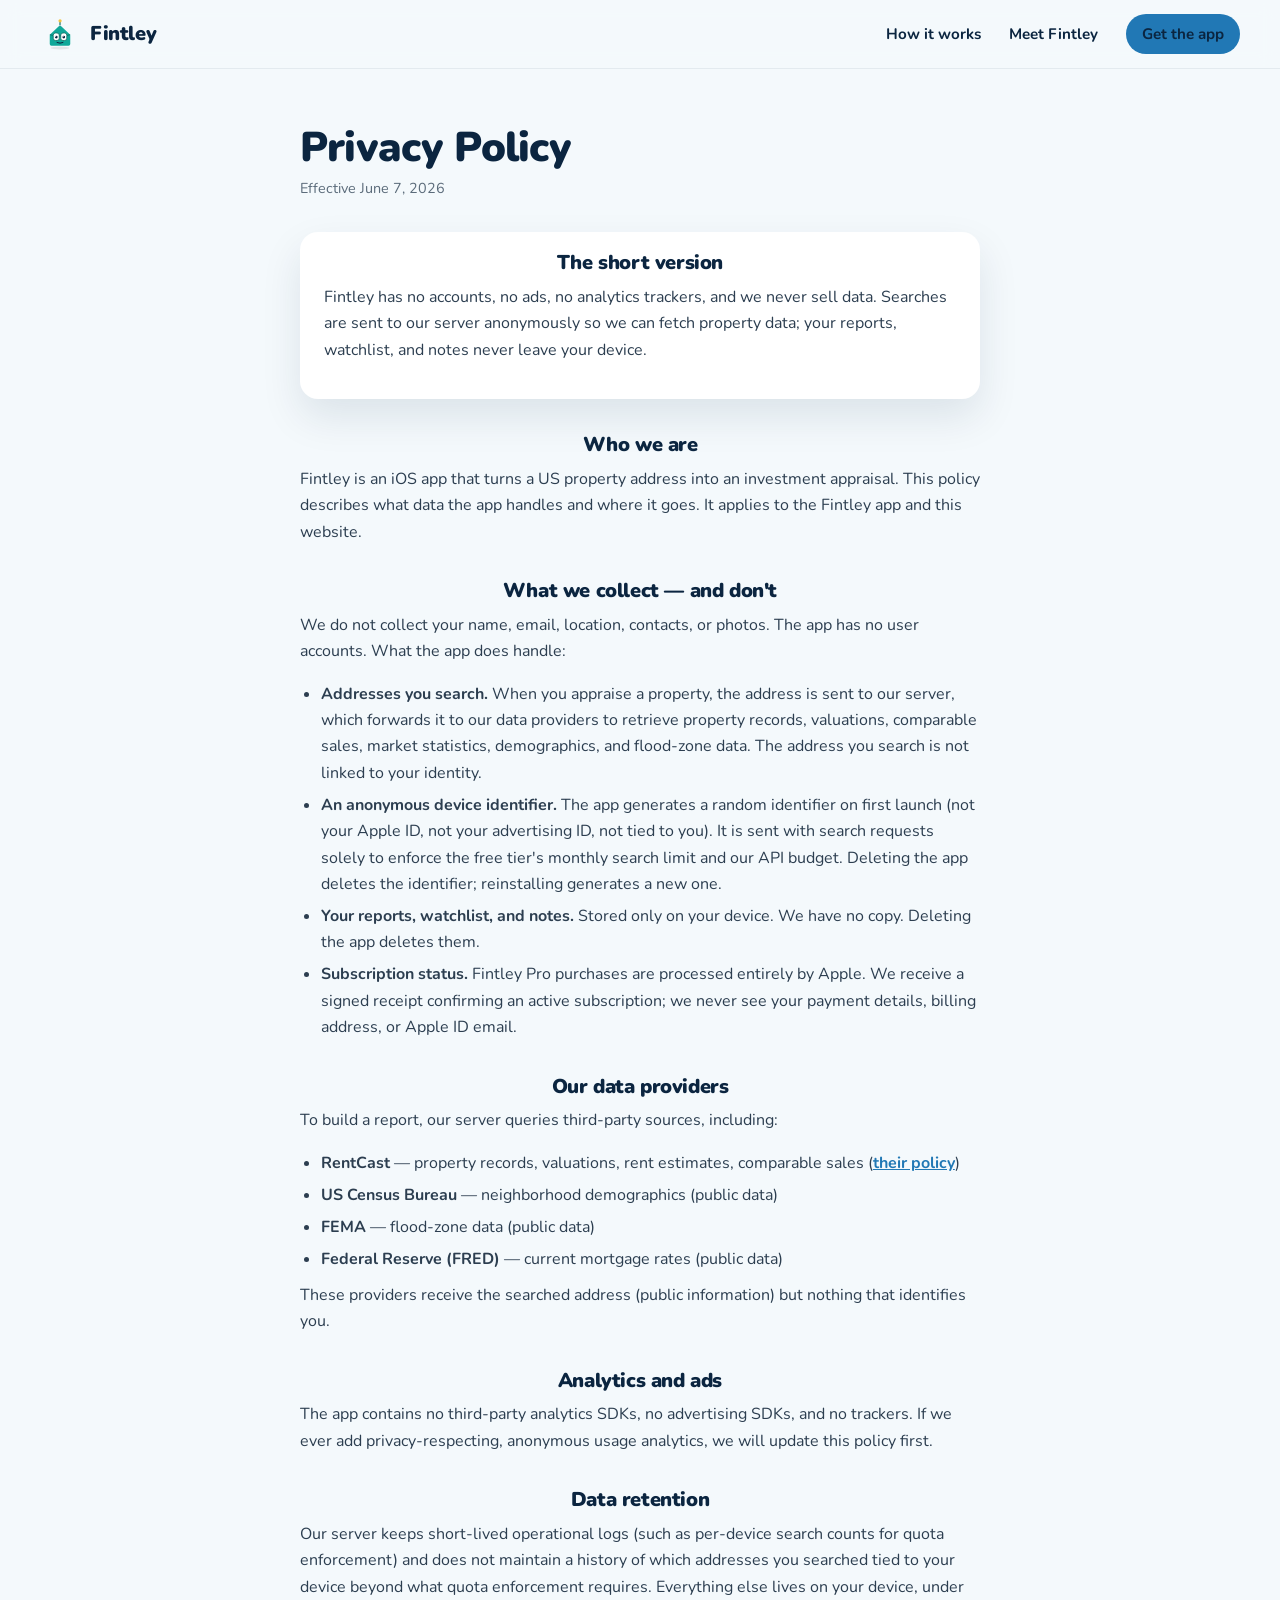
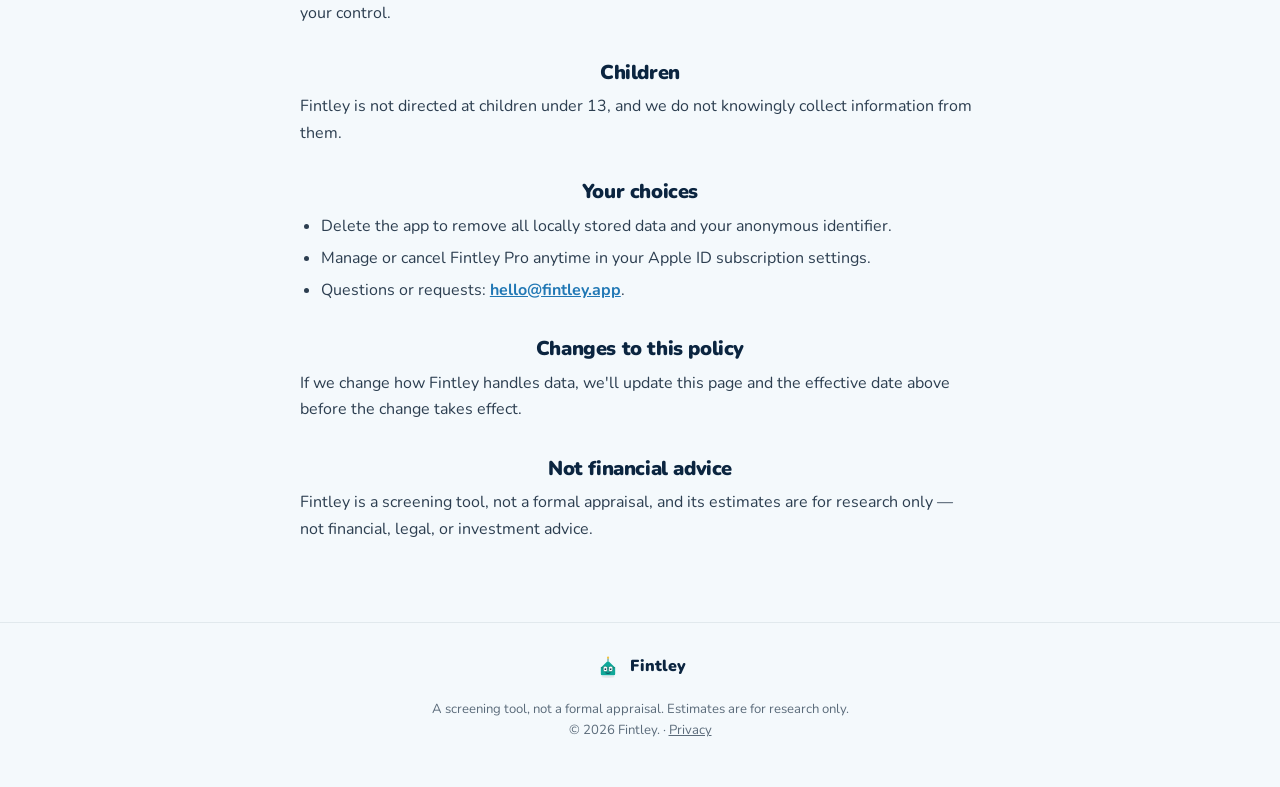
==== privacy/index.html @ a134ae04 "Add privacy policy page" ====
<!DOCTYPE html>
<html lang="en">
<head>
  <meta charset="UTF-8" />
  <meta name="viewport" content="width=device-width, initial-scale=1.0" />
  <title>Privacy Policy | Fintley</title>
  <meta name="description" content="Fintley's privacy policy: no accounts, no ads, no tracking. Your searches stay anonymous and your reports stay on your device." />
  <meta name="robots" content="index, follow" />
  <meta name="theme-color" content="#0B2540" />

  <link rel="icon" type="image/png" href="../assets/favicon-256.png" />
  <link rel="apple-touch-icon" href="../assets/apple-touch-icon.png" />
  <link rel="preconnect" href="https://fonts.googleapis.com" />
  <link rel="preconnect" href="https://fonts.gstatic.com" crossorigin />
  <link href="https://fonts.googleapis.com/css2?family=Nunito:wght@400;600;700;800;900&display=swap" rel="stylesheet" />
  <link rel="stylesheet" href="../styles.css" />
  <style>
    /* Page-local styles — keeps styles.css untouched */
    .legal {
      max-width: 720px;
      margin: 0 auto;
      padding: clamp(24px, 5vw, 56px) 20px 64px;
    }
    .legal h1 { font-size: clamp(1.9rem, 4vw, 2.6rem); margin-bottom: .35rem; }
    .legal .effective { color: var(--muted); font-size: .9rem; margin-bottom: 2rem; }
    .legal h2 { font-size: 1.25rem; margin: 2.2rem 0 .6rem; }
    .legal p, .legal li { color: #2c3e50; line-height: 1.65; font-size: 1rem; }
    .legal ul { padding-left: 1.3rem; margin: .6rem 0; }
    .legal li { margin: .35rem 0; }
    .legal .tldr {
      background: var(--white);
      border-radius: var(--radius);
      box-shadow: var(--shadow);
      padding: 20px 24px;
      margin: 1.6rem 0 .4rem;
    }
    .legal .tldr h2 { margin-top: 0; }
    .legal a { color: var(--sky-deep); font-weight: 700; }
  </style>
</head>
<body>

  <!-- ───── Header ───── -->
  <header class="site-header">
    <a class="brand" href="../" aria-label="Fintley home">
      <img class="brand__mark" src="../assets/fintley/fintley-neutral-transparent.svg" alt="" width="40" height="40" />
      <span class="brand__name">Fintley</span>
    </a>
    <nav class="site-nav">
      <a href="../#how">How it works</a>
      <a href="../#fintley">Meet Fintley</a>
      <a class="btn btn--sm" href="../#download">Get the app</a>
    </nav>
  </header>

  <main class="legal">
    <h1>Privacy Policy</h1>
    <p class="effective">Effective June 7, 2026</p>

    <div class="tldr">
      <h2>The short version</h2>
      <p>
        Fintley has no accounts, no ads, no analytics trackers, and we never sell
        data. Searches are sent to our server anonymously so we can fetch property
        data; your reports, watchlist, and notes never leave your device.
      </p>
    </div>

    <h2>Who we are</h2>
    <p>
      Fintley is an iOS app that turns a US property address into an investment
      appraisal. This policy describes what data the app handles and where it
      goes. It applies to the Fintley app and this website.
    </p>

    <h2>What we collect — and don't</h2>
    <p>We do not collect your name, email, location, contacts, or photos. The app has no user accounts. What the app does handle:</p>
    <ul>
      <li><strong>Addresses you search.</strong> When you appraise a property, the address is sent to our server, which forwards it to our data providers to retrieve property records, valuations, comparable sales, market statistics, demographics, and flood-zone data. The address you search is not linked to your identity.</li>
      <li><strong>An anonymous device identifier.</strong> The app generates a random identifier on first launch (not your Apple ID, not your advertising ID, not tied to you). It is sent with search requests solely to enforce the free tier's monthly search limit and our API budget. Deleting the app deletes the identifier; reinstalling generates a new one.</li>
      <li><strong>Your reports, watchlist, and notes.</strong> Stored only on your device. We have no copy. Deleting the app deletes them.</li>
      <li><strong>Subscription status.</strong> Fintley Pro purchases are processed entirely by Apple. We receive a signed receipt confirming an active subscription; we never see your payment details, billing address, or Apple ID email.</li>
    </ul>

    <h2>Our data providers</h2>
    <p>To build a report, our server queries third-party sources, including:</p>
    <ul>
      <li><strong>RentCast</strong> — property records, valuations, rent estimates, comparable sales (<a href="https://www.rentcast.io/privacy" rel="noopener">their policy</a>)</li>
      <li><strong>US Census Bureau</strong> — neighborhood demographics (public data)</li>
      <li><strong>FEMA</strong> — flood-zone data (public data)</li>
      <li><strong>Federal Reserve (FRED)</strong> — current mortgage rates (public data)</li>
    </ul>
    <p>These providers receive the searched address (public information) but nothing that identifies you.</p>

    <h2>Analytics and ads</h2>
    <p>
      The app contains no third-party analytics SDKs, no advertising SDKs, and no
      trackers. If we ever add privacy-respecting, anonymous usage analytics, we
      will update this policy first.
    </p>

    <h2>Data retention</h2>
    <p>
      Our server keeps short-lived operational logs (such as per-device search
      counts for quota enforcement) and does not maintain a history of which
      addresses you searched tied to your device beyond what quota enforcement
      requires. Everything else lives on your device, under your control.
    </p>

    <h2>Children</h2>
    <p>Fintley is not directed at children under 13, and we do not knowingly collect information from them.</p>

    <h2>Your choices</h2>
    <ul>
      <li>Delete the app to remove all locally stored data and your anonymous identifier.</li>
      <li>Manage or cancel Fintley Pro anytime in your Apple ID subscription settings.</li>
      <li>Questions or requests: <a href="mailto:hello@fintley.app">hello@fintley.app</a>.</li>
    </ul>

    <h2>Changes to this policy</h2>
    <p>
      If we change how Fintley handles data, we'll update this page and the
      effective date above before the change takes effect.
    </p>

    <h2>Not financial advice</h2>
    <p>
      Fintley is a screening tool, not a formal appraisal, and its estimates are
      for research only — not financial, legal, or investment advice.
    </p>
  </main>

  <!-- ───── Footer ───── -->
  <footer class="site-footer">
    <div class="footer__brand">
      <img src="../assets/fintley/fintley-neutral-transparent.svg" alt="" width="28" height="28" loading="lazy" />
      <span>Fintley</span>
    </div>
    <p class="footer__fine">
      A screening tool, not a formal appraisal. Estimates are for research only.<br />
      © <span id="year">2026</span> Fintley. · <a href="./" style="color:inherit">Privacy</a>
    </p>
  </footer>

  <script src="../app.js" defer></script>
</body>
</html>
---- styles.css ----
/* Fintley — landing page
   Official team colors:
   navy #0B2540 · sky #4FA8E0 · white #FFFFFF
   (sky-deep #2178B5 is sky tuned darker for text & hovers;
    cloud #F4F9FC is white with a whisper of sky for page background) */

:root {
  --navy: #0B2540;
  --navy-soft: #123A60;
  --sky: #4FA8E0;
  --sky-deep: #2178B5;
  --white: #FFFFFF;
  --cloud: #F4F9FC;
  --ink: #0B2540;
  --muted: #5b6b7a;
  --radius: 18px;
  --maxw: 1080px;
  --shadow: 0 18px 40px rgba(11, 37, 64, 0.10);
}

* { box-sizing: border-box; }

html { scroll-behavior: smooth; }

body {
  margin: 0;
  font-family: "Nunito", -apple-system, BlinkMacSystemFont, "Segoe UI", sans-serif;
  color: var(--ink);
  background: var(--cloud);
  line-height: 1.6;
  -webkit-font-smoothing: antialiased;
}

h1, h2, h3 { line-height: 1.1; margin: 0 0 .4em; font-weight: 900; letter-spacing: -0.02em; }
h2 { font-size: clamp(1.7rem, 3.5vw, 2.5rem); text-align: center; }
p { margin: 0 0 1rem; }
.accent { color: var(--sky); }

/* ───── Header ───── */
.site-header {
  position: sticky; top: 0; z-index: 50;
  display: flex; align-items: center; justify-content: space-between;
  padding: 14px clamp(16px, 4vw, 40px);
  background: rgba(244, 249, 252, 0.82);
  backdrop-filter: saturate(160%) blur(10px);
  border-bottom: 1px solid rgba(11, 37, 64, 0.07);
}
.brand { display: flex; align-items: center; gap: 10px; text-decoration: none; color: var(--navy); }
.brand__mark { display: block; }
.brand__name { font-weight: 900; font-size: 1.25rem; letter-spacing: -0.02em; }
.site-nav { display: flex; align-items: center; gap: clamp(12px, 2.5vw, 28px); }
.site-nav a { color: var(--navy); text-decoration: none; font-weight: 700; font-size: .95rem; }
.site-nav a:not(.btn):hover { color: var(--sky-deep); }

.btn {
  background: var(--sky-deep); color: #fff; border-radius: 999px;
  padding: 10px 18px; font-weight: 800; text-decoration: none;
  transition: transform .15s ease, background .15s ease;
}
.btn:hover { background: var(--navy); transform: translateY(-1px); }
.btn--sm { padding: 8px 16px; font-size: .9rem; }

/* ───── Hero ───── */
.hero {
  max-width: var(--maxw); margin: 0 auto;
  padding: clamp(40px, 7vw, 90px) clamp(16px, 4vw, 40px) clamp(30px, 5vw, 60px);
  display: grid; grid-template-columns: 1.1fr .9fr; gap: 40px; align-items: center;
}
.eyebrow {
  text-transform: uppercase; letter-spacing: .18em; font-weight: 800;
  font-size: .8rem; color: var(--sky-deep); margin-bottom: .8rem;
}
.hero h1 { font-size: clamp(2.4rem, 6vw, 4rem); }
.lede { font-size: clamp(1rem, 1.6vw, 1.18rem); color: #2c3e50; max-width: 34ch; }
.hero strong { color: var(--navy); }

.cta-row { display: flex; align-items: center; gap: 18px; flex-wrap: wrap; margin-top: 1.6rem; }
.link-quiet { color: var(--sky-deep); font-weight: 800; text-decoration: none; }
.link-quiet:hover { text-decoration: underline; }
.cta-note { font-size: .82rem; color: var(--muted); margin-top: .7rem; }
.cta-note--light { color: rgba(255,255,255,.7); }

/* Hero art */
.hero__art { position: relative; display: grid; place-items: center; }
.hero__glow {
  position: absolute; inset: 0; margin: auto;
  width: min(78%, 340px); aspect-ratio: 1;
  background: radial-gradient(circle, rgba(79,168,224,.30), transparent 65%);
  filter: blur(8px);
}
.fintley-hero { position: relative; width: min(80%, 340px); height: auto; filter: drop-shadow(0 20px 30px rgba(11,37,64,.18)); }

/* App Store button */
.appstore-btn {
  display: inline-flex; align-items: center; gap: 12px;
  background: var(--navy); color: #fff; text-decoration: none;
  padding: 12px 20px; border-radius: 14px;
  transition: transform .15s ease, box-shadow .15s ease;
}
.appstore-btn:hover { transform: translateY(-2px); box-shadow: var(--shadow); }
.appstore-btn__logo { width: 26px; height: 30px; flex: none; }
.appstore-btn__text { display: flex; flex-direction: column; line-height: 1.05; text-align: left; }
.appstore-btn__text small { font-size: .68rem; opacity: .85; font-weight: 600; }
.appstore-btn__text strong { font-size: 1.18rem; font-weight: 800; }
.appstore-btn--on-dark { background: #fff; color: var(--navy); }

/* ───── Features ───── */
.features { max-width: var(--maxw); margin: 0 auto; padding: clamp(40px, 6vw, 80px) clamp(16px, 4vw, 40px); }
.section-sub { text-align: center; color: var(--muted); max-width: 48ch; margin: 0 auto 2.4rem; }
.grid { display: grid; grid-template-columns: repeat(3, 1fr); gap: 18px; }
.card {
  background: #fff; border-radius: var(--radius); padding: 26px 24px;
  box-shadow: var(--shadow); border: 1px solid rgba(11,37,64,.05);
}
.card h3 { font-size: 1.15rem; color: var(--navy); }
.card h3::before {
  content: ""; display: block; width: 34px; height: 5px; border-radius: 3px;
  background: var(--sky); margin-bottom: 14px;
}
.card p { color: #44586a; margin: 0; font-size: .97rem; }

/* ───── Meet Fintley ───── */
.fintley {
  background: linear-gradient(160deg, var(--navy), var(--navy-soft));
  color: #fff; padding: clamp(48px, 7vw, 88px) clamp(16px, 4vw, 40px);
}
.fintley .section-sub { color: rgba(255,255,255,.72); }
.moods {
  list-style: none; margin: 2rem auto 0; padding: 0; max-width: var(--maxw);
  display: grid; grid-template-columns: repeat(5, 1fr); gap: 14px;
}
.mood { text-align: center; }
.mood img {
  width: 100%; max-width: 130px; height: auto; background: rgba(255,255,255,.04);
  border: 1px solid rgba(255,255,255,.10); border-radius: var(--radius); padding: 8px;
}
.mood__label { display: block; margin-top: .7rem; font-weight: 700; font-size: .82rem; color: rgba(255,255,255,.85); }

/* ───── Download ───── */
.download {
  text-align: center; padding: clamp(48px, 7vw, 90px) clamp(16px, 4vw, 40px);
  background:
    radial-gradient(circle at 50% 0%, rgba(79,168,224,.14), transparent 60%),
    var(--cloud);
}
.download__fintley { width: 110px; height: auto; margin-bottom: 8px; }
.download p { color: var(--muted); margin-bottom: 1.6rem; }
.download .appstore-btn { background: var(--navy); color: #fff; }

/* ───── Footer ───── */
.site-footer {
  border-top: 1px solid rgba(11,37,64,.08);
  padding: 30px clamp(16px, 4vw, 40px); text-align: center;
}
.footer__brand { display: inline-flex; align-items: center; gap: 8px; font-weight: 900; color: var(--navy); }
.footer__fine { color: var(--muted); font-size: .82rem; margin-top: .6rem; }

/* ───── Motion ───── */
@keyframes floaty {
  0%, 100% { transform: translateY(0); }
  50% { transform: translateY(-10px); }
}
.floaty { animation: floaty 4.5s ease-in-out infinite; }

@media (prefers-reduced-motion: reduce) {
  .floaty { animation: none; }
  html { scroll-behavior: auto; }
}

/* ───── Responsive ───── */
@media (max-width: 860px) {
  .hero { grid-template-columns: 1fr; text-align: center; padding-top: 36px; }
  .hero__copy { order: 2; }
  .hero__art { order: 1; }
  .fintley-hero { width: min(45%, 240px); }
  .hero__glow { width: min(48%, 250px); }
  .lede { max-width: none; }
  .cta-row { justify-content: center; }
  .grid { grid-template-columns: repeat(2, 1fr); }
  /* flex instead of grid so the last row of moods centers itself */
  .moods { display: flex; flex-wrap: wrap; justify-content: center; max-width: 460px; }
  .mood { flex: 0 0 calc(33.33% - 10px); }
}
@media (max-width: 520px) {
  .site-header { padding: 10px 12px; }
  .brand { gap: 7px; }
  .brand__mark { width: 30px; height: 30px; }
  .site-nav { gap: 9px; }
  .site-nav a { font-size: .78rem; white-space: nowrap; }
  .brand__name { font-size: 1.05rem; }
  .btn--sm { padding: 6px 11px; font-size: .78rem; }
  .hero { padding-top: 20px; padding-bottom: 16px; gap: 20px; }
  .fintley-hero { width: 180px; }
  .hero__glow { width: 190px; }
  .features, .fintley, .download { padding-top: 36px; padding-bottom: 36px; }
  .card { padding: 20px 18px; }
  .section-sub { margin-bottom: 1.6rem; }
  .grid { grid-template-columns: 1fr; }
  .moods { max-width: 340px; gap: 10px; }
}
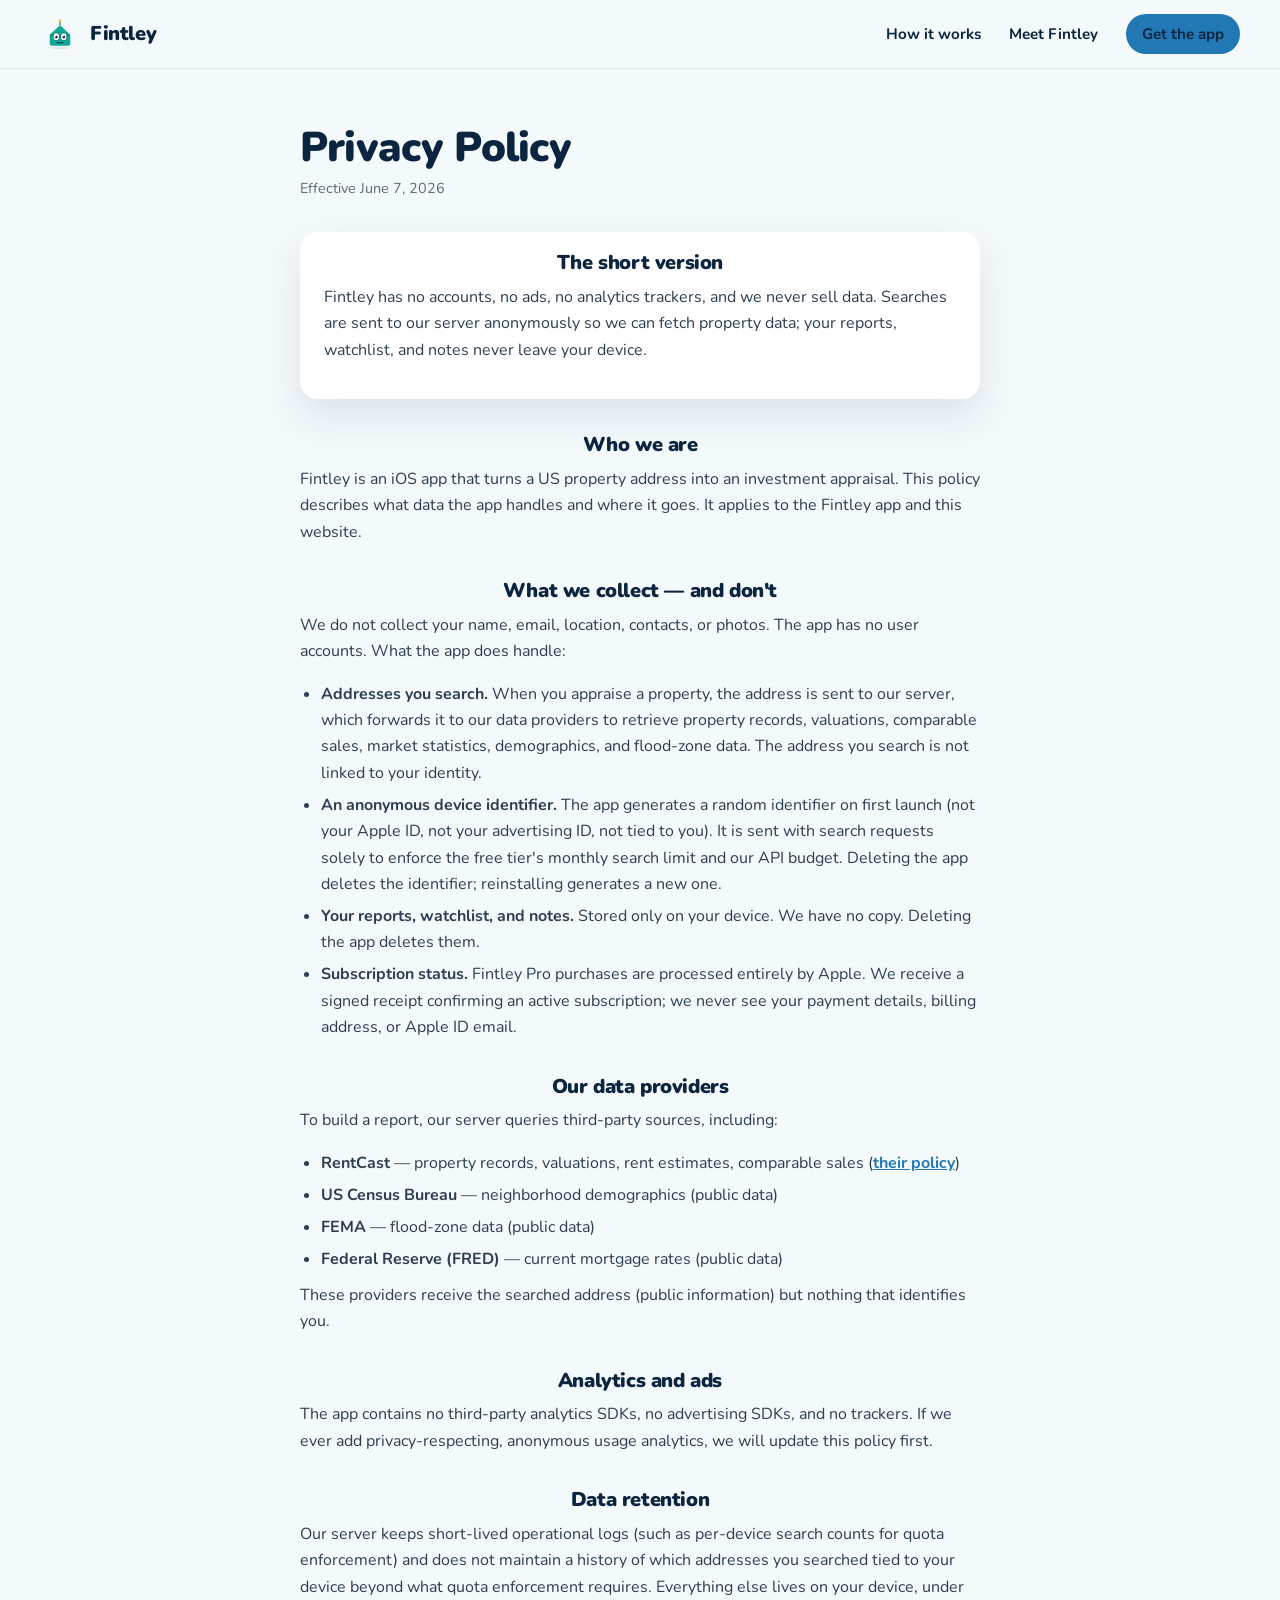
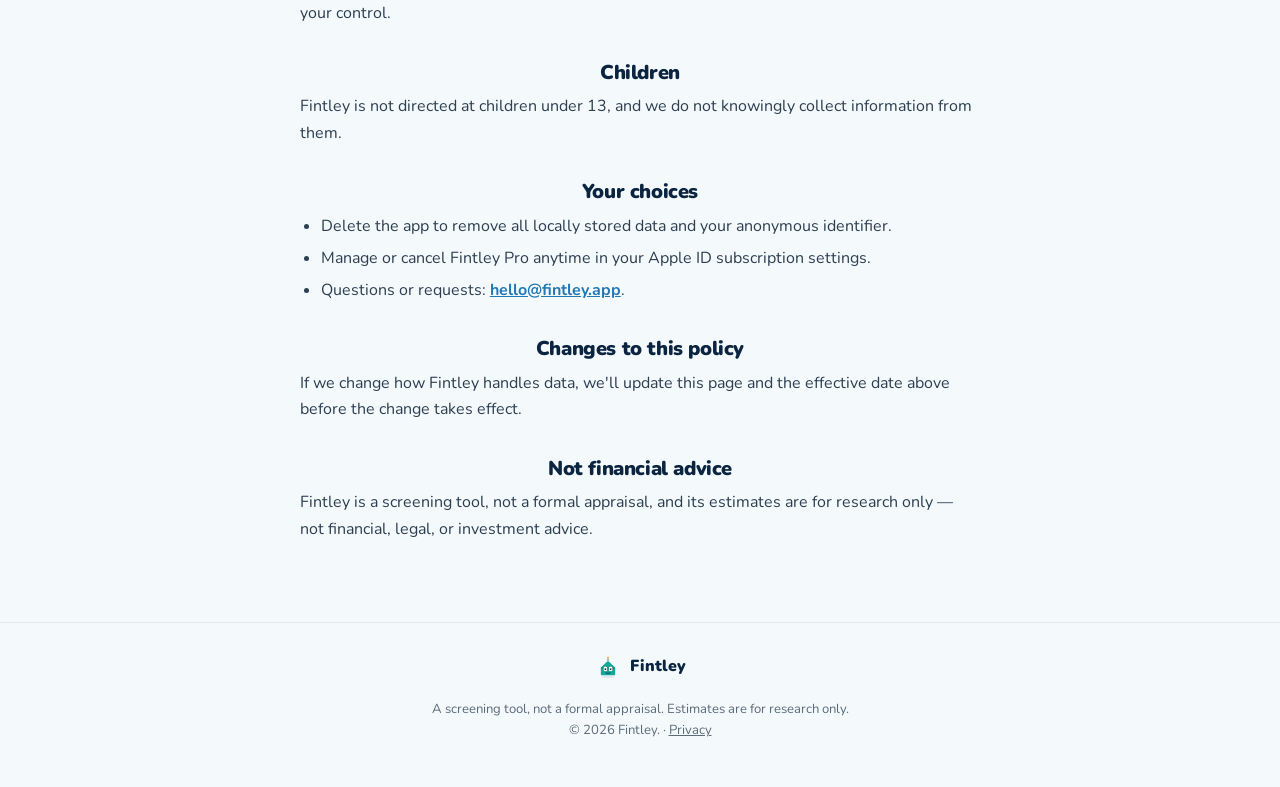
==== commit bbafdb37: "Update privacy page" ====
--- a/privacy/index.html
+++ b/privacy/index.html
@@ -6,10 +6,16 @@
   <title>Privacy Policy | Fintley</title>
   <meta name="description" content="Fintley's privacy policy: no accounts, no ads, no tracking. Your searches stay anonymous and your reports stay on your device." />
   <meta name="robots" content="index, follow" />
+  <link rel="canonical" href="https://fintley.app/privacy/" />
+  <meta property="og:title" content="Privacy Policy | Fintley" />
+  <meta property="og:description" content="No accounts, no ads, no tracking. Your searches stay anonymous and your reports stay on your device." />
+  <meta property="og:type" content="website" />
+  <meta property="og:url" content="https://fintley.app/privacy/" />
   <meta name="theme-color" content="#0B2540" />
 
   <link rel="icon" type="image/png" href="../assets/favicon-256.png" />
   <link rel="apple-touch-icon" href="../assets/apple-touch-icon.png" />
+  <link rel="manifest" href="../site.webmanifest" />
   <link rel="preconnect" href="https://fonts.googleapis.com" />
   <link rel="preconnect" href="https://fonts.gstatic.com" crossorigin />
   <link href="https://fonts.googleapis.com/css2?family=Nunito:wght@400;600;700;800;900&display=swap" rel="stylesheet" />
@@ -40,6 +46,8 @@
 </head>
 <body>
 
+  <a class="skip-link" href="#top">Skip to content</a>
+
   <!-- ───── Header ───── -->
   <header class="site-header">
     <a class="brand" href="../" aria-label="Fintley home">
@@ -53,7 +61,7 @@
     </nav>
   </header>
 
-  <main class="legal">
+  <main id="top" class="legal" tabindex="-1">
     <h1>Privacy Policy</h1>
     <p class="effective">Effective June 7, 2026</p>
 
@@ -138,7 +146,7 @@
     </div>
     <p class="footer__fine">
       A screening tool, not a formal appraisal. Estimates are for research only.<br />
-      © <span id="year">2026</span> Fintley. · <a href="./" style="color:inherit">Privacy</a>
+      © <span id="year">2026</span> Fintley. · <a href="./">Privacy</a>
     </p>
   </footer>
 
--- a/styles.css
+++ b/styles.css
@@ -36,6 +36,19 @@
 p { margin: 0 0 1rem; }
 .accent { color: var(--sky); }
 
+/* Visible keyboard focus for all interactive elements */
+:focus-visible { outline: 3px solid var(--sky-deep); outline-offset: 2px; border-radius: 4px; }
+main:focus-visible { outline: none; }
+
+/* Skip link — hidden until focused, then pinned to the top-left */
+.skip-link {
+  position: absolute; top: 8px; left: 8px; z-index: 100;
+  transform: translateY(-150%);
+  background: var(--navy); color: #fff; text-decoration: none;
+  padding: 10px 16px; border-radius: 10px; font-weight: 800;
+}
+.skip-link:focus { transform: translateY(0); }
+
 /* ───── Header ───── */
 .site-header {
   position: sticky; top: 0; z-index: 50;
@@ -154,6 +167,7 @@
 }
 .footer__brand { display: inline-flex; align-items: center; gap: 8px; font-weight: 900; color: var(--navy); }
 .footer__fine { color: var(--muted); font-size: .82rem; margin-top: .6rem; }
+.footer__fine a { color: inherit; }
 
 /* ───── Motion ───── */
 @keyframes floaty {
@@ -165,6 +179,9 @@
 @media (prefers-reduced-motion: reduce) {
   .floaty { animation: none; }
   html { scroll-behavior: auto; }
+  /* Drop the lift-on-hover micro-interactions too */
+  .btn, .appstore-btn { transition: none; }
+  .btn:hover, .appstore-btn:hover { transform: none; }
 }
 
 /* ───── Responsive ───── */
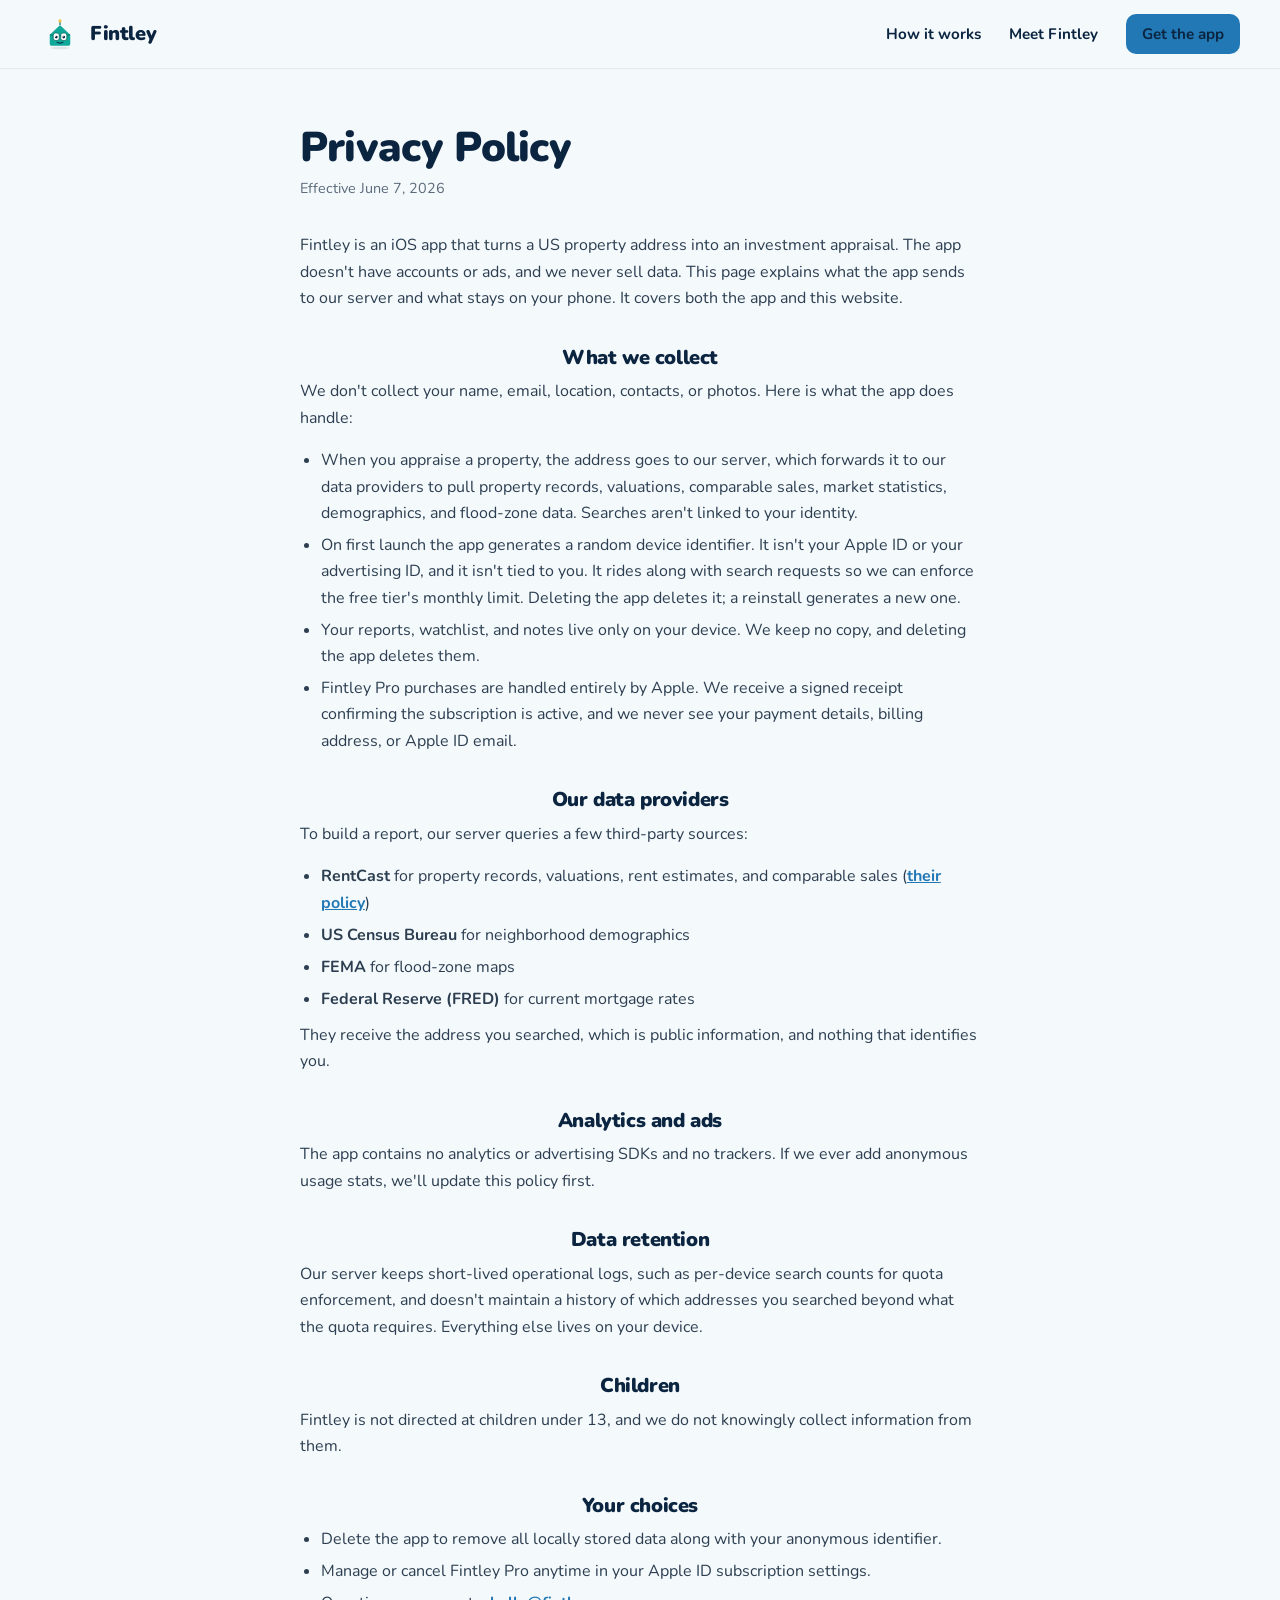
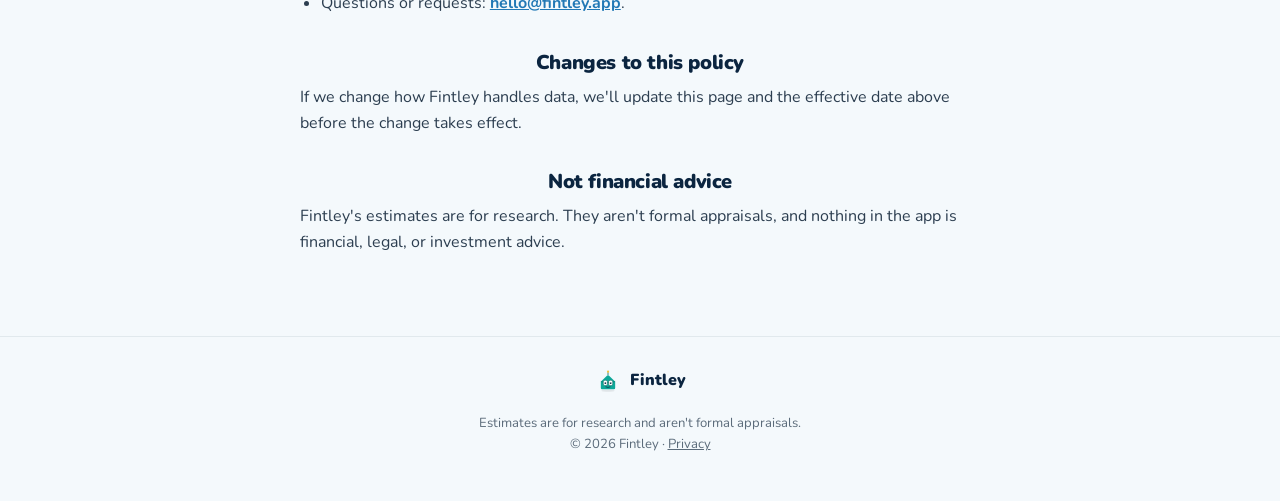
==== commit a2adf396: "Rewrite privacy page copy" ====
--- a/privacy/index.html
+++ b/privacy/index.html
@@ -4,11 +4,11 @@
   <meta charset="UTF-8" />
   <meta name="viewport" content="width=device-width, initial-scale=1.0" />
   <title>Privacy Policy | Fintley</title>
-  <meta name="description" content="Fintley's privacy policy: no accounts, no ads, no tracking. Your searches stay anonymous and your reports stay on your device." />
+  <meta name="description" content="How Fintley handles your data. Searches are anonymous, reports stay on your device, and there are no accounts or ads." />
   <meta name="robots" content="index, follow" />
   <link rel="canonical" href="https://fintley.app/privacy/" />
   <meta property="og:title" content="Privacy Policy | Fintley" />
-  <meta property="og:description" content="No accounts, no ads, no tracking. Your searches stay anonymous and your reports stay on your device." />
+  <meta property="og:description" content="How Fintley handles your data. Searches are anonymous and reports stay on your device." />
   <meta property="og:type" content="website" />
   <meta property="og:url" content="https://fintley.app/privacy/" />
   <meta name="theme-color" content="#0B2540" />
@@ -21,7 +21,6 @@
   <link href="https://fonts.googleapis.com/css2?family=Nunito:wght@400;600;700;800;900&display=swap" rel="stylesheet" />
   <link rel="stylesheet" href="../styles.css" />
   <style>
-    /* Page-local styles — keeps styles.css untouched */
     .legal {
       max-width: 720px;
       margin: 0 auto;
@@ -33,14 +32,6 @@
     .legal p, .legal li { color: #2c3e50; line-height: 1.65; font-size: 1rem; }
     .legal ul { padding-left: 1.3rem; margin: .6rem 0; }
     .legal li { margin: .35rem 0; }
-    .legal .tldr {
-      background: var(--white);
-      border-radius: var(--radius);
-      box-shadow: var(--shadow);
-      padding: 20px 24px;
-      margin: 1.6rem 0 .4rem;
-    }
-    .legal .tldr h2 { margin-top: 0; }
     .legal a { color: var(--sky-deep); font-weight: 700; }
   </style>
 </head>
@@ -48,7 +39,6 @@
 
   <a class="skip-link" href="#top">Skip to content</a>
 
-  <!-- ───── Header ───── -->
   <header class="site-header">
     <a class="brand" href="../" aria-label="Fintley home">
       <img class="brand__mark" src="../assets/fintley/fintley-neutral-transparent.svg" alt="" width="40" height="40" />
@@ -65,54 +55,56 @@
     <h1>Privacy Policy</h1>
     <p class="effective">Effective June 7, 2026</p>
 
-    <div class="tldr">
-      <h2>The short version</h2>
-      <p>
-        Fintley has no accounts, no ads, no analytics trackers, and we never sell
-        data. Searches are sent to our server anonymously so we can fetch property
-        data; your reports, watchlist, and notes never leave your device.
-      </p>
-    </div>
-
-    <h2>Who we are</h2>
     <p>
       Fintley is an iOS app that turns a US property address into an investment
-      appraisal. This policy describes what data the app handles and where it
-      goes. It applies to the Fintley app and this website.
+      appraisal. The app doesn't have accounts or ads, and we never sell data.
+      This page explains what the app sends to our server and what stays on your
+      phone. It covers both the app and this website.
     </p>
 
-    <h2>What we collect — and don't</h2>
-    <p>We do not collect your name, email, location, contacts, or photos. The app has no user accounts. What the app does handle:</p>
+    <h2>What we collect</h2>
+    <p>
+      We don't collect your name, email, location, contacts, or photos. Here is
+      what the app does handle:
+    </p>
     <ul>
-      <li><strong>Addresses you search.</strong> When you appraise a property, the address is sent to our server, which forwards it to our data providers to retrieve property records, valuations, comparable sales, market statistics, demographics, and flood-zone data. The address you search is not linked to your identity.</li>
-      <li><strong>An anonymous device identifier.</strong> The app generates a random identifier on first launch (not your Apple ID, not your advertising ID, not tied to you). It is sent with search requests solely to enforce the free tier's monthly search limit and our API budget. Deleting the app deletes the identifier; reinstalling generates a new one.</li>
-      <li><strong>Your reports, watchlist, and notes.</strong> Stored only on your device. We have no copy. Deleting the app deletes them.</li>
-      <li><strong>Subscription status.</strong> Fintley Pro purchases are processed entirely by Apple. We receive a signed receipt confirming an active subscription; we never see your payment details, billing address, or Apple ID email.</li>
+      <li>When you appraise a property, the address goes to our server, which
+      forwards it to our data providers to pull property records, valuations,
+      comparable sales, market statistics, demographics, and flood-zone data.
+      Searches aren't linked to your identity.</li>
+      <li>On first launch the app generates a random device identifier. It isn't
+      your Apple ID or your advertising ID, and it isn't tied to you. It rides
+      along with search requests so we can enforce the free tier's monthly limit.
+      Deleting the app deletes it; a reinstall generates a new one.</li>
+      <li>Your reports, watchlist, and notes live only on your device. We keep no
+      copy, and deleting the app deletes them.</li>
+      <li>Fintley Pro purchases are handled entirely by Apple. We receive a signed
+      receipt confirming the subscription is active, and we never see your payment
+      details, billing address, or Apple ID email.</li>
     </ul>
 
     <h2>Our data providers</h2>
-    <p>To build a report, our server queries third-party sources, including:</p>
+    <p>To build a report, our server queries a few third-party sources:</p>
     <ul>
-      <li><strong>RentCast</strong> — property records, valuations, rent estimates, comparable sales (<a href="https://www.rentcast.io/privacy" rel="noopener">their policy</a>)</li>
-      <li><strong>US Census Bureau</strong> — neighborhood demographics (public data)</li>
-      <li><strong>FEMA</strong> — flood-zone data (public data)</li>
-      <li><strong>Federal Reserve (FRED)</strong> — current mortgage rates (public data)</li>
+      <li><strong>RentCast</strong> for property records, valuations, rent estimates, and comparable sales (<a href="https://www.rentcast.io/privacy" rel="noopener">their policy</a>)</li>
+      <li><strong>US Census Bureau</strong> for neighborhood demographics</li>
+      <li><strong>FEMA</strong> for flood-zone maps</li>
+      <li><strong>Federal Reserve (FRED)</strong> for current mortgage rates</li>
     </ul>
-    <p>These providers receive the searched address (public information) but nothing that identifies you.</p>
+    <p>They receive the address you searched, which is public information, and nothing that identifies you.</p>
 
     <h2>Analytics and ads</h2>
     <p>
-      The app contains no third-party analytics SDKs, no advertising SDKs, and no
-      trackers. If we ever add privacy-respecting, anonymous usage analytics, we
-      will update this policy first.
+      The app contains no analytics or advertising SDKs and no trackers. If we
+      ever add anonymous usage stats, we'll update this policy first.
     </p>
 
     <h2>Data retention</h2>
     <p>
-      Our server keeps short-lived operational logs (such as per-device search
-      counts for quota enforcement) and does not maintain a history of which
-      addresses you searched tied to your device beyond what quota enforcement
-      requires. Everything else lives on your device, under your control.
+      Our server keeps short-lived operational logs, such as per-device search
+      counts for quota enforcement, and doesn't maintain a history of which
+      addresses you searched beyond what the quota requires. Everything else
+      lives on your device.
     </p>
 
     <h2>Children</h2>
@@ -120,7 +112,7 @@
 
     <h2>Your choices</h2>
     <ul>
-      <li>Delete the app to remove all locally stored data and your anonymous identifier.</li>
+      <li>Delete the app to remove all locally stored data along with your anonymous identifier.</li>
       <li>Manage or cancel Fintley Pro anytime in your Apple ID subscription settings.</li>
       <li>Questions or requests: <a href="mailto:hello@fintley.app">hello@fintley.app</a>.</li>
     </ul>
@@ -133,20 +125,19 @@
 
     <h2>Not financial advice</h2>
     <p>
-      Fintley is a screening tool, not a formal appraisal, and its estimates are
-      for research only — not financial, legal, or investment advice.
+      Fintley's estimates are for research. They aren't formal appraisals, and
+      nothing in the app is financial, legal, or investment advice.
     </p>
   </main>
 
-  <!-- ───── Footer ───── -->
   <footer class="site-footer">
     <div class="footer__brand">
       <img src="../assets/fintley/fintley-neutral-transparent.svg" alt="" width="28" height="28" loading="lazy" />
       <span>Fintley</span>
     </div>
     <p class="footer__fine">
-      A screening tool, not a formal appraisal. Estimates are for research only.<br />
-      © <span id="year">2026</span> Fintley. · <a href="./">Privacy</a>
+      Estimates are for research and aren't formal appraisals.<br />
+      © <span id="year">2026</span> Fintley · <a href="./">Privacy</a>
     </p>
   </footer>
 
--- a/styles.css
+++ b/styles.css
@@ -1,9 +1,3 @@
-/* Fintley — landing page
-   Official team colors:
-   navy #0B2540 · sky #4FA8E0 · white #FFFFFF
-   (sky-deep #2178B5 is sky tuned darker for text & hovers;
-    cloud #F4F9FC is white with a whisper of sky for page background) */
-
 :root {
   --navy: #0B2540;
   --navy-soft: #123A60;
@@ -34,13 +28,10 @@
 h1, h2, h3 { line-height: 1.1; margin: 0 0 .4em; font-weight: 900; letter-spacing: -0.02em; }
 h2 { font-size: clamp(1.7rem, 3.5vw, 2.5rem); text-align: center; }
 p { margin: 0 0 1rem; }
-.accent { color: var(--sky); }
 
-/* Visible keyboard focus for all interactive elements */
 :focus-visible { outline: 3px solid var(--sky-deep); outline-offset: 2px; border-radius: 4px; }
 main:focus-visible { outline: none; }
 
-/* Skip link — hidden until focused, then pinned to the top-left */
 .skip-link {
   position: absolute; top: 8px; left: 8px; z-index: 100;
   transform: translateY(-150%);
@@ -49,13 +40,12 @@
 }
 .skip-link:focus { transform: translateY(0); }
 
-/* ───── Header ───── */
+/* header */
 .site-header {
   position: sticky; top: 0; z-index: 50;
   display: flex; align-items: center; justify-content: space-between;
   padding: 14px clamp(16px, 4vw, 40px);
-  background: rgba(244, 249, 252, 0.82);
-  backdrop-filter: saturate(160%) blur(10px);
+  background: var(--cloud);
   border-bottom: 1px solid rgba(11, 37, 64, 0.07);
 }
 .brand { display: flex; align-items: center; gap: 10px; text-decoration: none; color: var(--navy); }
@@ -66,22 +56,18 @@
 .site-nav a:not(.btn):hover { color: var(--sky-deep); }
 
 .btn {
-  background: var(--sky-deep); color: #fff; border-radius: 999px;
+  background: var(--sky-deep); color: #fff; border-radius: 10px;
   padding: 10px 18px; font-weight: 800; text-decoration: none;
   transition: transform .15s ease, background .15s ease;
 }
 .btn:hover { background: var(--navy); transform: translateY(-1px); }
 .btn--sm { padding: 8px 16px; font-size: .9rem; }
 
-/* ───── Hero ───── */
+/* hero */
 .hero {
   max-width: var(--maxw); margin: 0 auto;
   padding: clamp(40px, 7vw, 90px) clamp(16px, 4vw, 40px) clamp(30px, 5vw, 60px);
   display: grid; grid-template-columns: 1.1fr .9fr; gap: 40px; align-items: center;
-}
-.eyebrow {
-  text-transform: uppercase; letter-spacing: .18em; font-weight: 800;
-  font-size: .8rem; color: var(--sky-deep); margin-bottom: .8rem;
 }
 .hero h1 { font-size: clamp(2.4rem, 6vw, 4rem); }
 .lede { font-size: clamp(1rem, 1.6vw, 1.18rem); color: #2c3e50; max-width: 34ch; }
@@ -93,17 +79,17 @@
 .cta-note { font-size: .82rem; color: var(--muted); margin-top: .7rem; }
 .cta-note--light { color: rgba(255,255,255,.7); }
 
-/* Hero art */
 .hero__art { position: relative; display: grid; place-items: center; }
-.hero__glow {
-  position: absolute; inset: 0; margin: auto;
-  width: min(78%, 340px); aspect-ratio: 1;
-  background: radial-gradient(circle, rgba(79,168,224,.30), transparent 65%);
-  filter: blur(8px);
+.hero__float { position: relative; width: min(80%, 340px); }
+.fintley-hero { position: relative; z-index: 1; display: block; width: 100%; height: auto; }
+.hero__shadow {
+  position: absolute; left: 50%; bottom: 8%; z-index: 0;
+  width: 46%; height: 8.5%; border-radius: 50%;
+  background: rgba(11, 37, 64, .45); filter: blur(11px);
+  transform: translateX(-50%) scale(.92);
+  animation: heroShadow 4.5s ease-in-out infinite;
 }
-.fintley-hero { position: relative; width: min(80%, 340px); height: auto; filter: drop-shadow(0 20px 30px rgba(11,37,64,.18)); }
 
-/* App Store button */
 .appstore-btn {
   display: inline-flex; align-items: center; gap: 12px;
   background: var(--navy); color: #fff; text-decoration: none;
@@ -117,7 +103,7 @@
 .appstore-btn__text strong { font-size: 1.18rem; font-weight: 800; }
 .appstore-btn--on-dark { background: #fff; color: var(--navy); }
 
-/* ───── Features ───── */
+/* features */
 .features { max-width: var(--maxw); margin: 0 auto; padding: clamp(40px, 6vw, 80px) clamp(16px, 4vw, 40px); }
 .section-sub { text-align: center; color: var(--muted); max-width: 48ch; margin: 0 auto 2.4rem; }
 .grid { display: grid; grid-template-columns: repeat(3, 1fr); gap: 18px; }
@@ -126,15 +112,11 @@
   box-shadow: var(--shadow); border: 1px solid rgba(11,37,64,.05);
 }
 .card h3 { font-size: 1.15rem; color: var(--navy); }
-.card h3::before {
-  content: ""; display: block; width: 34px; height: 5px; border-radius: 3px;
-  background: var(--sky); margin-bottom: 14px;
-}
 .card p { color: #44586a; margin: 0; font-size: .97rem; }
 
-/* ───── Meet Fintley ───── */
+/* meet fintley */
 .fintley {
-  background: linear-gradient(160deg, var(--navy), var(--navy-soft));
+  background: var(--navy);
   color: #fff; padding: clamp(48px, 7vw, 88px) clamp(16px, 4vw, 40px);
 }
 .fintley .section-sub { color: rgba(255,255,255,.72); }
@@ -149,18 +131,16 @@
 }
 .mood__label { display: block; margin-top: .7rem; font-weight: 700; font-size: .82rem; color: rgba(255,255,255,.85); }
 
-/* ───── Download ───── */
+/* download */
 .download {
   text-align: center; padding: clamp(48px, 7vw, 90px) clamp(16px, 4vw, 40px);
-  background:
-    radial-gradient(circle at 50% 0%, rgba(79,168,224,.14), transparent 60%),
-    var(--cloud);
+  background: var(--cloud);
 }
 .download__fintley { width: 110px; height: auto; margin-bottom: 8px; }
 .download p { color: var(--muted); margin-bottom: 1.6rem; }
 .download .appstore-btn { background: var(--navy); color: #fff; }
 
-/* ───── Footer ───── */
+/* footer */
 .site-footer {
   border-top: 1px solid rgba(11,37,64,.08);
   padding: 30px clamp(16px, 4vw, 40px); text-align: center;
@@ -169,32 +149,35 @@
 .footer__fine { color: var(--muted); font-size: .82rem; margin-top: .6rem; }
 .footer__fine a { color: inherit; }
 
-/* ───── Motion ───── */
+/* motion */
 @keyframes floaty {
   0%, 100% { transform: translateY(0); }
   50% { transform: translateY(-10px); }
 }
 .floaty { animation: floaty 4.5s ease-in-out infinite; }
 
+@keyframes heroShadow {
+  0%, 100% { transform: translateX(-50%) scale(.92); opacity: 1; }
+  50% { transform: translateX(-50%) scale(1.15); opacity: .5; }
+}
+
 @media (prefers-reduced-motion: reduce) {
   .floaty { animation: none; }
+  .hero__shadow { animation: none; }
   html { scroll-behavior: auto; }
-  /* Drop the lift-on-hover micro-interactions too */
   .btn, .appstore-btn { transition: none; }
   .btn:hover, .appstore-btn:hover { transform: none; }
 }
 
-/* ───── Responsive ───── */
+/* responsive */
 @media (max-width: 860px) {
   .hero { grid-template-columns: 1fr; text-align: center; padding-top: 36px; }
   .hero__copy { order: 2; }
   .hero__art { order: 1; }
-  .fintley-hero { width: min(45%, 240px); }
-  .hero__glow { width: min(48%, 250px); }
+  .hero__float { width: min(45%, 240px); }
   .lede { max-width: none; }
   .cta-row { justify-content: center; }
   .grid { grid-template-columns: repeat(2, 1fr); }
-  /* flex instead of grid so the last row of moods centers itself */
   .moods { display: flex; flex-wrap: wrap; justify-content: center; max-width: 460px; }
   .mood { flex: 0 0 calc(33.33% - 10px); }
 }
@@ -207,8 +190,7 @@
   .brand__name { font-size: 1.05rem; }
   .btn--sm { padding: 6px 11px; font-size: .78rem; }
   .hero { padding-top: 20px; padding-bottom: 16px; gap: 20px; }
-  .fintley-hero { width: 180px; }
-  .hero__glow { width: 190px; }
+  .hero__float { width: 180px; }
   .features, .fintley, .download { padding-top: 36px; padding-bottom: 36px; }
   .card { padding: 20px 18px; }
   .section-sub { margin-bottom: 1.6rem; }
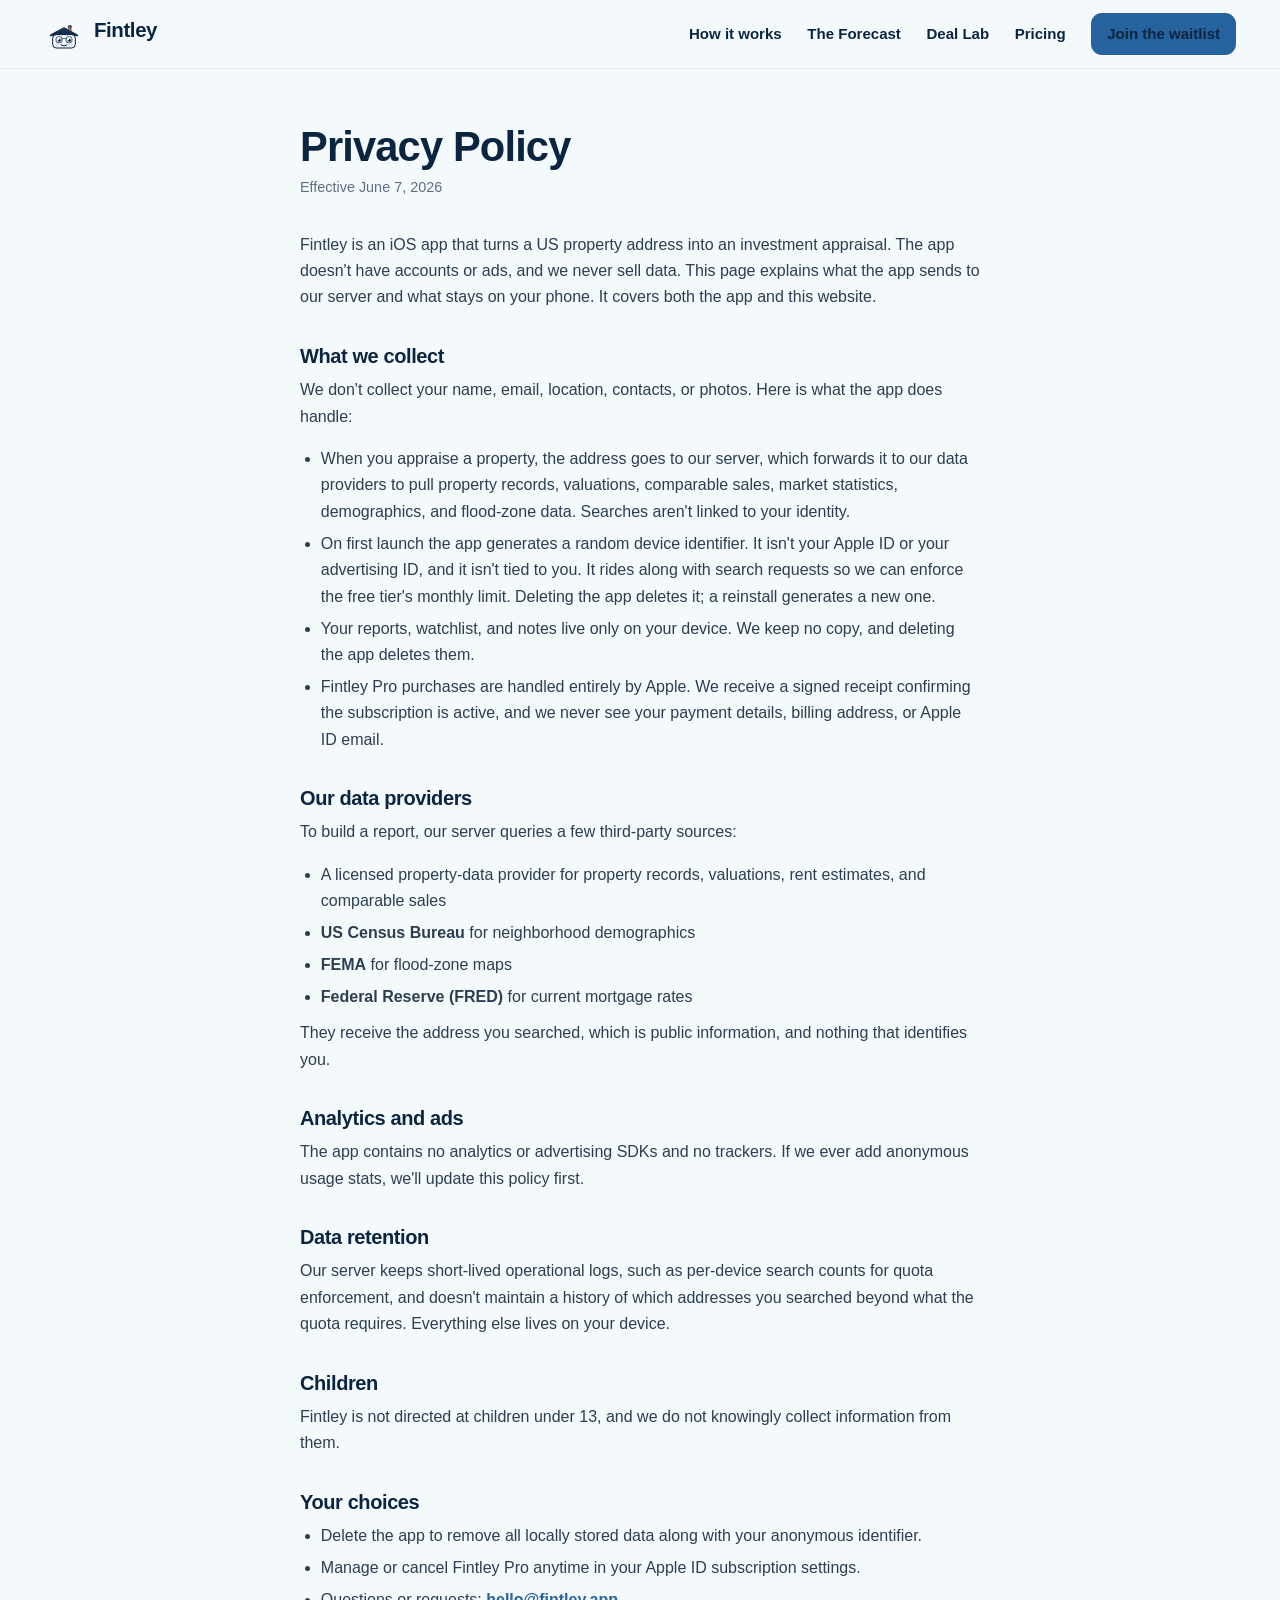
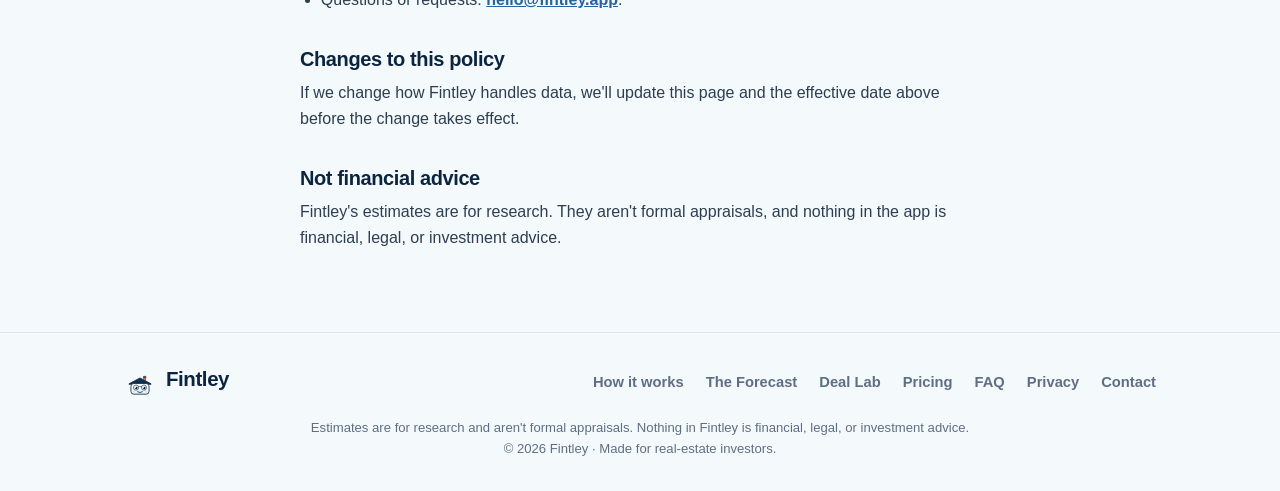
==== commit 79d20610: "Update privacy page to match new site Match new header/footer and nav, add CSP + referrer meta, gene" ====
--- a/privacy/index.html
+++ b/privacy/index.html
@@ -3,6 +3,8 @@
 <head>
   <meta charset="UTF-8" />
   <meta name="viewport" content="width=device-width, initial-scale=1.0" />
+  <meta http-equiv="Content-Security-Policy" content="default-src 'self'; base-uri 'self'; object-src 'none'; script-src 'self' https://challenges.cloudflare.com; style-src 'self' 'unsafe-inline' https://fonts.googleapis.com; font-src 'self' https://fonts.gstatic.com; img-src 'self' data:; connect-src 'self' https://challenges.cloudflare.com; frame-src https://challenges.cloudflare.com; form-action 'self'; upgrade-insecure-requests" />
+  <meta name="referrer" content="strict-origin-when-cross-origin" />
   <title>Privacy Policy | Fintley</title>
   <meta name="description" content="How Fintley handles your data. Searches are anonymous, reports stay on your device, and there are no accounts or ads." />
   <meta name="robots" content="index, follow" />
@@ -18,7 +20,7 @@
   <link rel="manifest" href="../site.webmanifest" />
   <link rel="preconnect" href="https://fonts.googleapis.com" />
   <link rel="preconnect" href="https://fonts.gstatic.com" crossorigin />
-  <link href="https://fonts.googleapis.com/css2?family=Nunito:wght@400;600;700;800;900&display=swap" rel="stylesheet" />
+  <link href="https://fonts.googleapis.com/css2?family=Inter:wght@400;500;600;700&family=Poppins:wght@600;700;800&display=swap" rel="stylesheet" />
   <link rel="stylesheet" href="../styles.css" />
   <style>
     .legal {
@@ -32,7 +34,7 @@
     .legal p, .legal li { color: #2c3e50; line-height: 1.65; font-size: 1rem; }
     .legal ul { padding-left: 1.3rem; margin: .6rem 0; }
     .legal li { margin: .35rem 0; }
-    .legal a { color: var(--sky-deep); font-weight: 700; }
+    .legal a { color: var(--blue); font-weight: 700; }
   </style>
 </head>
 <body>
@@ -44,10 +46,12 @@
       <img class="brand__mark" src="../assets/fintley/fintley-neutral-transparent.svg" alt="" width="40" height="40" />
       <span class="brand__name">Fintley</span>
     </a>
-    <nav class="site-nav">
+    <nav class="site-nav" aria-label="Primary">
       <a href="../#how">How it works</a>
-      <a href="../#fintley">Meet Fintley</a>
-      <a class="btn btn--sm" href="../#download">Get the app</a>
+      <a href="../#forecast">The Forecast</a>
+      <a href="../#deal-lab">Deal Lab</a>
+      <a href="../#pricing">Pricing</a>
+      <a class="btn btn--sm" href="../#waitlist">Join the waitlist</a>
     </nav>
   </header>
 
@@ -86,7 +90,7 @@
     <h2>Our data providers</h2>
     <p>To build a report, our server queries a few third-party sources:</p>
     <ul>
-      <li><strong>RentCast</strong> for property records, valuations, rent estimates, and comparable sales (<a href="https://www.rentcast.io/privacy" rel="noopener">their policy</a>)</li>
+      <li>A licensed property-data provider for property records, valuations, rent estimates, and comparable sales</li>
       <li><strong>US Census Bureau</strong> for neighborhood demographics</li>
       <li><strong>FEMA</strong> for flood-zone maps</li>
       <li><strong>Federal Reserve (FRED)</strong> for current mortgage rates</li>
@@ -131,13 +135,25 @@
   </main>
 
   <footer class="site-footer">
-    <div class="footer__brand">
-      <img src="../assets/fintley/fintley-neutral-transparent.svg" alt="" width="28" height="28" loading="lazy" />
-      <span>Fintley</span>
+    <div class="footer__top">
+      <a class="brand" href="../" aria-label="Fintley home">
+        <img class="brand__mark" src="../assets/fintley/fintley-neutral-transparent.svg" alt="" width="32" height="32" />
+        <span class="brand__name">Fintley</span>
+      </a>
+      <nav class="footer__nav" aria-label="Footer">
+        <a href="../#how">How it works</a>
+        <a href="../#forecast">The Forecast</a>
+        <a href="../#deal-lab">Deal Lab</a>
+        <a href="../#pricing">Pricing</a>
+        <a href="../#faq">FAQ</a>
+        <a href="./">Privacy</a>
+        <a href="mailto:hello@fintley.app">Contact</a>
+      </nav>
     </div>
     <p class="footer__fine">
-      Estimates are for research and aren't formal appraisals.<br />
-      © <span id="year">2026</span> Fintley · <a href="./">Privacy</a>
+      Estimates are for research and aren't formal appraisals. Nothing in Fintley
+      is financial, legal, or investment advice.<br />
+      © <span id="year">2026</span> Fintley · Made for real-estate investors.
     </p>
   </footer>
 
--- a/styles.css
+++ b/styles.css
@@ -1,199 +1,485 @@
+/* ============================================================
+   Fintley marketing site
+   Palette: official "Daylight + navy heros" (navy + blue + sky,
+   Seminole gold accent, semantic green/red). Type: Poppins + Inter.
+   ============================================================ */
+
 :root {
-  --navy: #0B2540;
-  --navy-soft: #123A60;
-  --sky: #4FA8E0;
-  --sky-deep: #2178B5;
-  --white: #FFFFFF;
-  --cloud: #F4F9FC;
-  --ink: #0B2540;
-  --muted: #5b6b7a;
-  --radius: 18px;
-  --maxw: 1080px;
-  --shadow: 0 18px 40px rgba(11, 37, 64, 0.10);
+  --navy:        #0B2540;
+  --navy-2:      #123A60;
+  --navy-3:      #173E63;
+  --blue:        #26639E;
+  --blue-deep:   #1B4D82;
+  --sky:         #57A1D9;
+  --sky-bright:  #4FA8E0;
+  --sky-tint:    #E6F0FB;
+  --cloud:       #F4F9FC;
+  --white:       #FFFFFF;
+  --gold:        #CEB888;
+  --gold-text:   #9A7B2E;
+  --green:       #1E9E75;
+  --red:         #D2483D;
+  --orange:      #F2870F;
+  --border:      #DCE4EE;
+  --muted:       #5E6E84;
+  --ink:         #0B2540;
+
+  --font-head: "Poppins", -apple-system, BlinkMacSystemFont, "Segoe UI", sans-serif;
+  --font-body: "Inter", -apple-system, BlinkMacSystemFont, "Segoe UI", sans-serif;
+
+  --radius:    20px;
+  --radius-sm: 13px;
+  --radius-lg: 28px;
+  --maxw:      1120px;
+  --shadow:    0 22px 48px -18px rgba(11, 37, 64, 0.28);
+  --shadow-sm: 0 8px 22px -10px rgba(11, 37, 64, 0.22);
+  --ring:      0 0 0 3px rgba(38, 99, 158, 0.35);
 }
 
 * { box-sizing: border-box; }
 
-html { scroll-behavior: smooth; }
+html { scroll-behavior: smooth; scroll-padding-top: 84px; }
 
 body {
   margin: 0;
-  font-family: "Nunito", -apple-system, BlinkMacSystemFont, "Segoe UI", sans-serif;
+  font-family: var(--font-body);
   color: var(--ink);
   background: var(--cloud);
-  line-height: 1.6;
+  line-height: 1.62;
   -webkit-font-smoothing: antialiased;
-}
-
-h1, h2, h3 { line-height: 1.1; margin: 0 0 .4em; font-weight: 900; letter-spacing: -0.02em; }
-h2 { font-size: clamp(1.7rem, 3.5vw, 2.5rem); text-align: center; }
+  text-rendering: optimizeLegibility;
+  overflow-x: hidden;
+}
+
+h1, h2, h3, .brand__name {
+  font-family: var(--font-head);
+  line-height: 1.08;
+  margin: 0 0 .4em;
+  font-weight: 800;
+  letter-spacing: -0.02em;
+  color: var(--navy);
+}
 p { margin: 0 0 1rem; }
-
-:focus-visible { outline: 3px solid var(--sky-deep); outline-offset: 2px; border-radius: 4px; }
+a { color: var(--blue); }
+img, svg { max-width: 100%; }
+
+:focus-visible { outline: 3px solid var(--blue); outline-offset: 3px; border-radius: 6px; }
 main:focus-visible { outline: none; }
 
+.sr-only {
+  position: absolute; width: 1px; height: 1px; padding: 0; margin: -1px;
+  overflow: hidden; clip: rect(0 0 0 0); white-space: nowrap; border: 0;
+}
+
 .skip-link {
-  position: absolute; top: 8px; left: 8px; z-index: 100;
-  transform: translateY(-150%);
+  position: absolute; top: 8px; left: 8px; z-index: 200;
+  transform: translateY(-160%);
   background: var(--navy); color: #fff; text-decoration: none;
-  padding: 10px 16px; border-radius: 10px; font-weight: 800;
+  padding: 10px 16px; border-radius: 10px; font-weight: 700;
 }
 .skip-link:focus { transform: translateY(0); }
 
-/* header */
+/* ---------- buttons & links ---------- */
+.btn {
+  display: inline-flex; align-items: center; justify-content: center;
+  background: var(--blue); color: #fff; border: 0;
+  border-radius: 12px; padding: 12px 22px;
+  font-family: var(--font-head); font-weight: 700; font-size: .98rem;
+  text-decoration: none; cursor: pointer;
+  transition: transform .15s ease, background .15s ease, box-shadow .15s ease;
+}
+.btn:hover { background: var(--navy); transform: translateY(-2px); box-shadow: var(--shadow-sm); }
+.btn:active { transform: translateY(0); }
+.btn--sm { padding: 9px 16px; font-size: .9rem; border-radius: 11px; }
+.btn--lg { padding: 15px 28px; font-size: 1.05rem; border-radius: 14px; }
+.btn--block { display: flex; width: 100%; }
+.btn--ghost {
+  background: transparent; color: var(--blue);
+  box-shadow: inset 0 0 0 2px var(--border);
+}
+.btn--ghost:hover { background: var(--white); color: var(--navy); box-shadow: inset 0 0 0 2px var(--blue); }
+
+.link-quiet { color: var(--blue); font-weight: 700; text-decoration: none; font-size: .98rem; }
+.link-quiet:hover { text-decoration: underline; }
+
+.eyebrow {
+  display: inline-flex; align-items: center; gap: 8px;
+  font-family: var(--font-head); font-weight: 700; font-size: .82rem;
+  text-transform: uppercase; letter-spacing: .08em;
+  color: var(--blue); margin: 0 0 1.1rem;
+}
+.eyebrow__dot { width: 8px; height: 8px; border-radius: 50%; background: var(--green); box-shadow: 0 0 0 4px rgba(30,158,117,.18); }
+
+/* ---------- header ---------- */
 .site-header {
-  position: sticky; top: 0; z-index: 50;
+  position: sticky; top: 0; z-index: 100;
   display: flex; align-items: center; justify-content: space-between;
-  padding: 14px clamp(16px, 4vw, 40px);
-  background: var(--cloud);
-  border-bottom: 1px solid rgba(11, 37, 64, 0.07);
-}
-.brand { display: flex; align-items: center; gap: 10px; text-decoration: none; color: var(--navy); }
-.brand__mark { display: block; }
-.brand__name { font-weight: 900; font-size: 1.25rem; letter-spacing: -0.02em; }
-.site-nav { display: flex; align-items: center; gap: clamp(12px, 2.5vw, 28px); }
-.site-nav a { color: var(--navy); text-decoration: none; font-weight: 700; font-size: .95rem; }
-.site-nav a:not(.btn):hover { color: var(--sky-deep); }
-
-.btn {
-  background: var(--sky-deep); color: #fff; border-radius: 10px;
-  padding: 10px 18px; font-weight: 800; text-decoration: none;
-  transition: transform .15s ease, background .15s ease;
-}
-.btn:hover { background: var(--navy); transform: translateY(-1px); }
-.btn--sm { padding: 8px 16px; font-size: .9rem; }
-
-/* hero */
+  padding: 13px clamp(16px, 4vw, 44px);
+  background: rgba(244, 249, 252, 0.82);
+  backdrop-filter: saturate(140%) blur(12px);
+  -webkit-backdrop-filter: saturate(140%) blur(12px);
+  border-bottom: 1px solid rgba(11, 37, 64, 0.06);
+}
+.brand { display: inline-flex; align-items: center; gap: 10px; text-decoration: none; color: var(--navy); }
+.brand__name { font-size: 1.28rem; font-weight: 800; }
+.site-nav { display: flex; align-items: center; gap: clamp(14px, 2vw, 26px); }
+.site-nav a { color: var(--navy); text-decoration: none; font-weight: 600; font-size: .94rem; }
+.site-nav a:not(.btn):hover { color: var(--blue); }
+
+/* ---------- generic section ---------- */
+.section { max-width: var(--maxw); margin: 0 auto; padding: clamp(56px, 8vw, 104px) clamp(16px, 4vw, 44px); }
+.section__head { text-align: center; max-width: 660px; margin: 0 auto clamp(34px, 5vw, 56px); }
+h2 { font-size: clamp(1.8rem, 4vw, 2.75rem); }
+.section-sub { color: var(--muted); font-size: clamp(1rem, 1.5vw, 1.15rem); margin: 0; }
+
+/* ============================ HERO ============================ */
 .hero {
   max-width: var(--maxw); margin: 0 auto;
-  padding: clamp(40px, 7vw, 90px) clamp(16px, 4vw, 40px) clamp(30px, 5vw, 60px);
-  display: grid; grid-template-columns: 1.1fr .9fr; gap: 40px; align-items: center;
-}
-.hero h1 { font-size: clamp(2.4rem, 6vw, 4rem); }
-.lede { font-size: clamp(1rem, 1.6vw, 1.18rem); color: #2c3e50; max-width: 34ch; }
-.hero strong { color: var(--navy); }
-
-.cta-row { display: flex; align-items: center; gap: 18px; flex-wrap: wrap; margin-top: 1.6rem; }
-.link-quiet { color: var(--sky-deep); font-weight: 800; text-decoration: none; }
-.link-quiet:hover { text-decoration: underline; }
-.cta-note { font-size: .82rem; color: var(--muted); margin-top: .7rem; }
-.cta-note--light { color: rgba(255,255,255,.7); }
+  padding: clamp(36px, 6vw, 76px) clamp(16px, 4vw, 44px) clamp(30px, 5vw, 60px);
+  display: grid; grid-template-columns: 1.05fr .95fr; gap: clamp(28px, 5vw, 64px);
+  align-items: center;
+}
+.hero h1 { font-size: clamp(2.4rem, 5.2vw, 3.6rem); letter-spacing: -0.035em; }
+.lede { font-size: clamp(1.06rem, 1.5vw, 1.22rem); color: #33485c; max-width: 40ch; }
+.lede strong { color: var(--navy); font-weight: 700; }
+.cta-row { display: flex; align-items: center; gap: 20px; flex-wrap: wrap; margin-top: 1.8rem; }
+.hero__chips { display: flex; flex-wrap: wrap; gap: 10px 18px; list-style: none; padding: 0; margin: 1.5rem 0 0; }
+.hero__chips li {
+  position: relative; padding-left: 20px; color: var(--muted);
+  font-size: .9rem; font-weight: 600;
+}
+.hero__chips li::before {
+  content: "✓"; position: absolute; left: 0; top: -1px;
+  color: var(--green); font-weight: 800; font-size: .85rem;
+}
 
 .hero__art { position: relative; display: grid; place-items: center; }
-.hero__float { position: relative; width: min(80%, 340px); }
-.fintley-hero { position: relative; z-index: 1; display: block; width: 100%; height: auto; }
-.hero__shadow {
-  position: absolute; left: 50%; bottom: 8%; z-index: 0;
-  width: 46%; height: 8.5%; border-radius: 50%;
-  background: rgba(11, 37, 64, .45); filter: blur(11px);
-  transform: translateX(-50%) scale(.92);
-  animation: heroShadow 4.5s ease-in-out infinite;
-}
-
-.appstore-btn {
-  display: inline-flex; align-items: center; gap: 12px;
-  background: var(--navy); color: #fff; text-decoration: none;
-  padding: 12px 20px; border-radius: 14px;
-  transition: transform .15s ease, box-shadow .15s ease;
-}
-.appstore-btn:hover { transform: translateY(-2px); box-shadow: var(--shadow); }
-.appstore-btn__logo { width: 26px; height: 30px; flex: none; }
-.appstore-btn__text { display: flex; flex-direction: column; line-height: 1.05; text-align: left; }
-.appstore-btn__text small { font-size: .68rem; opacity: .85; font-weight: 600; }
-.appstore-btn__text strong { font-size: 1.18rem; font-weight: 800; }
-.appstore-btn--on-dark { background: #fff; color: var(--navy); }
-
-/* features */
-.features { max-width: var(--maxw); margin: 0 auto; padding: clamp(40px, 6vw, 80px) clamp(16px, 4vw, 40px); }
-.section-sub { text-align: center; color: var(--muted); max-width: 48ch; margin: 0 auto 2.4rem; }
-.grid { display: grid; grid-template-columns: repeat(3, 1fr); gap: 18px; }
-.card {
-  background: #fff; border-radius: var(--radius); padding: 26px 24px;
-  box-shadow: var(--shadow); border: 1px solid rgba(11,37,64,.05);
-}
-.card h3 { font-size: 1.15rem; color: var(--navy); }
-.card p { color: #44586a; margin: 0; font-size: .97rem; }
-
-/* meet fintley */
-.fintley {
-  background: var(--navy);
-  color: #fff; padding: clamp(48px, 7vw, 88px) clamp(16px, 4vw, 40px);
-}
-.fintley .section-sub { color: rgba(255,255,255,.72); }
-.moods {
-  list-style: none; margin: 2rem auto 0; padding: 0; max-width: var(--maxw);
-  display: grid; grid-template-columns: repeat(5, 1fr); gap: 14px;
-}
-.mood { text-align: center; }
-.mood img {
-  width: 100%; max-width: 130px; height: auto; background: rgba(255,255,255,.04);
-  border: 1px solid rgba(255,255,255,.10); border-radius: var(--radius); padding: 8px;
-}
-.mood__label { display: block; margin-top: .7rem; font-weight: 700; font-size: .82rem; color: rgba(255,255,255,.85); }
-
-/* download */
-.download {
-  text-align: center; padding: clamp(48px, 7vw, 90px) clamp(16px, 4vw, 40px);
-  background: var(--cloud);
-}
-.download__fintley { width: 110px; height: auto; margin-bottom: 8px; }
-.download p { color: var(--muted); margin-bottom: 1.6rem; }
-.download .appstore-btn { background: var(--navy); color: #fff; }
-
-/* footer */
-.site-footer {
-  border-top: 1px solid rgba(11,37,64,.08);
-  padding: 30px clamp(16px, 4vw, 40px); text-align: center;
-}
-.footer__brand { display: inline-flex; align-items: center; gap: 8px; font-weight: 900; color: var(--navy); }
-.footer__fine { color: var(--muted); font-size: .82rem; margin-top: .6rem; }
-.footer__fine a { color: inherit; }
-
-/* motion */
-@keyframes floaty {
-  0%, 100% { transform: translateY(0); }
-  50% { transform: translateY(-10px); }
-}
-.floaty { animation: floaty 4.5s ease-in-out infinite; }
-
-@keyframes heroShadow {
-  0%, 100% { transform: translateX(-50%) scale(.92); opacity: 1; }
-  50% { transform: translateX(-50%) scale(1.15); opacity: .5; }
-}
+.hero__glow {
+  position: absolute; inset: 6% 0 0; z-index: 0;
+  background: radial-gradient(60% 50% at 60% 38%, rgba(87,161,217,.34), transparent 70%);
+  filter: blur(8px); pointer-events: none;
+}
+
+/* ---------- phone mockup ---------- */
+.phone {
+  position: relative; z-index: 1;
+  width: min(88%, 320px); aspect-ratio: 320 / 650;
+  background: linear-gradient(160deg, #1a3656, var(--navy));
+  border-radius: 46px; padding: 13px;
+  box-shadow: var(--shadow), inset 0 0 0 2px rgba(255,255,255,.06);
+}
+.phone__notch {
+  position: absolute; top: 20px; left: 50%; transform: translateX(-50%);
+  width: 38%; height: 26px; background: var(--navy); border-radius: 0 0 16px 16px; z-index: 3;
+}
+.phone__screen {
+  position: relative; height: 100%; width: 100%;
+  background: var(--cloud); border-radius: 34px; overflow: hidden;
+}
+/* natural-height report; .phone__screen (overflow:hidden) clips it like a scroll */
+.rpt { display: flex; flex-direction: column; }
+.rpt > * { flex: none; }
+
+/* navy report banner — mirrors the app's report header */
+.rh { background: var(--navy); color: #fff; padding: 34px 15px 16px; }
+.rh__top { display: flex; align-items: center; gap: 9px; }
+.rh__face { width: 34px; height: 34px; flex: none; }
+.rh__addr { flex: 1; min-width: 0; display: flex; flex-direction: column; line-height: 1.18; }
+.rh__street { font-family: var(--font-head); font-weight: 700; font-size: .82rem; white-space: nowrap; overflow: hidden; text-overflow: ellipsis; }
+.rh__csz { font-size: .62rem; color: rgba(255,255,255,.72); }
+.rh__chip { flex: none; display: flex; flex-direction: column; align-items: center; background: rgba(255,255,255,.15); border-radius: 10px; padding: 4px 10px; line-height: 1; }
+.rh__chip b { font-family: var(--font-head); font-weight: 800; font-size: 1rem; }
+.rh__chip span { font-size: .5rem; color: rgba(255,255,255,.8); margin-top: 2px; text-transform: uppercase; letter-spacing: .04em; }
+.rh__value { text-align: center; margin-top: 15px; }
+.rh__big { display: block; font-family: var(--font-head); font-weight: 800; font-size: 1.72rem; line-height: 1.08; }
+.rh__range { display: block; font-size: .6rem; color: rgba(255,255,255,.72); margin-top: 3px; }
+.rh__stats { display: grid; grid-template-columns: repeat(3, 1fr); gap: 7px; margin-top: 15px; }
+.rh__stat { background: rgba(255,255,255,.08); border-radius: 10px; padding: 8px 4px; text-align: center; }
+.rh__stat strong { display: block; font-family: var(--font-head); font-weight: 700; font-size: .82rem; }
+.rh__stat strong.pos { color: #4fd6a0; }
+.rh__stat span { display: block; font-size: .5rem; color: rgba(255,255,255,.7); margin-top: 2px; text-transform: uppercase; letter-spacing: .03em; }
+.rh__deal { text-align: center; font-family: var(--font-head); font-weight: 700; font-size: .76rem; color: #4fd6a0; margin-top: 13px; }
+
+/* Fintley's Forecast section card peek — mirrors the in-app section */
+.rsec { margin: 12px 12px 0; background: #fff; border: 1px solid var(--border); border-radius: 14px; overflow: hidden; box-shadow: 0 8px 18px -12px rgba(11,37,64,.5); }
+.rsec__head { display: flex; align-items: center; gap: 6px; padding: 8px 12px; background: linear-gradient(120deg, var(--blue-deep), var(--navy)); color: #fff; font-family: var(--font-head); font-weight: 700; font-size: .72rem; }
+.rsec__icon { font-size: .82rem; opacity: .9; }
+.rsec__body { display: flex; align-items: center; gap: 12px; padding: 13px 12px; }
+.rsec__verdict { display: flex; flex-direction: column; gap: 5px; min-width: 0; }
+.rsec__face { width: 32px; height: 32px; }
+.rsec__pill { align-self: flex-start; font-size: .6rem; font-weight: 700; color: var(--green); background: rgba(30,158,117,.14); border: 1px solid rgba(30,158,117,.35); border-radius: 999px; padding: 3px 9px; }
+.rsec__take { font-size: .6rem; color: var(--muted); line-height: 1.35; }
+
+.rbtn { display: block; margin: 12px 12px 0; padding: 11px; background: var(--blue); color: #fff; border-radius: 12px; font-family: var(--font-head); font-weight: 700; font-size: .8rem; text-align: center; }
+.rgroup { margin: 14px 14px 0; font-size: .58rem; font-weight: 700; text-transform: uppercase; letter-spacing: .08em; color: var(--muted); }
+.rsec__facts { display: grid; grid-template-columns: repeat(4, 1fr); gap: 6px; padding: 12px; }
+.rfact { text-align: center; }
+.rfact b { display: block; font-family: var(--font-head); font-weight: 800; color: var(--navy); font-size: .92rem; }
+.rfact span { display: block; font-size: .5rem; text-transform: uppercase; letter-spacing: .03em; color: var(--muted); font-weight: 600; margin-top: 2px; }
+.rcomps { padding: 10px 12px 12px; display: flex; flex-direction: column; gap: 8px; }
+.rcomp { display: flex; align-items: center; gap: 8px; font-size: .68rem; color: var(--navy); }
+.rcomp span { font-weight: 600; flex: 1; white-space: nowrap; overflow: hidden; text-overflow: ellipsis; }
+.rcomp i { font-style: normal; color: var(--muted); flex: none; }
+.rcomp b { font-family: var(--font-head); color: var(--blue); min-width: 30px; text-align: right; flex: none; }
+
+/* mini score ring inside the section peek */
+.score--mini { width: 60px; height: 60px; flex: none; }
+.score--mini .score__track { stroke: var(--border); }
+.score--mini .score__num { color: var(--green); font-size: 1.18rem; }
+.score--mini .score__num small { font-size: .4rem; margin-top: 1px; }
+
+/* ---------- score ring ---------- */
+.score { position: relative; width: 78px; height: 78px; flex: none; }
+.score--lg { width: 168px; height: 168px; }
+.score__ring { width: 100%; height: 100%; transform: rotate(-90deg); }
+.score__track { fill: none; stroke: rgba(255,255,255,.16); stroke-width: 9; }
+.fc__ring .score__track { stroke: var(--border); }
+.score__fill {
+  fill: none; stroke: var(--score-color, var(--green)); stroke-width: 9;
+  stroke-linecap: round;
+  stroke-dasharray: var(--score, 92) 100;
+  transition: stroke-dasharray 1.15s cubic-bezier(.22,1,.36,1), stroke .45s ease;
+}
+.score__num {
+  position: absolute; inset: 0;
+  display: flex; flex-direction: column; align-items: center; justify-content: center;
+  font-family: var(--font-head); font-weight: 800; color: #fff; line-height: 1;
+}
+.fc__ring .score__num { color: var(--navy); }
+.score--lg .score__num { font-size: 2.95rem; }
+.score:not(.score--lg) .score__num { font-size: 1.55rem; }
+.score__num small { font-weight: 700; opacity: .55; line-height: 1; text-transform: uppercase; letter-spacing: .03em; }
+.score--lg .score__num small { font-size: .78rem; margin-top: 7px; }
+.score:not(.score--lg) .score__num small { font-size: .46rem; margin-top: 3px; }
+
+/* ===================== COVERAGE STAT ===================== */
+.coverage {
+  max-width: 760px; margin: 0 auto; padding: 6px clamp(16px, 4vw, 44px) 0;
+  text-align: center; color: var(--muted); font-size: clamp(.94rem, 1.4vw, 1.08rem);
+}
+.coverage strong { color: var(--navy); font-family: var(--font-head); font-weight: 800; }
+
+/* ===================== HOW IT WORKS ===================== */
+.steps {
+  list-style: none; margin: 0; padding: 0;
+  display: grid; grid-template-columns: repeat(3, 1fr); gap: 20px; counter-reset: step;
+}
+.step {
+  background: #fff; border: 1px solid var(--border); border-radius: var(--radius);
+  padding: 30px 26px; box-shadow: var(--shadow-sm);
+}
+.step__num {
+  display: inline-grid; place-items: center; width: 42px; height: 42px;
+  border-radius: 13px; background: var(--sky-tint); color: var(--blue-deep);
+  font-family: var(--font-head); font-weight: 800; font-size: 1.2rem; margin-bottom: 14px;
+}
+.step h3 { font-size: 1.18rem; }
+.step p { color: #44586a; margin: 0; }
+
+/* ===================== FORECAST ===================== */
+.forecast { position: relative; }
+.fc {
+  display: grid; grid-template-columns: 1fr 1fr; gap: clamp(22px, 4vw, 48px);
+  align-items: center;
+  background: #fff; border: 1px solid var(--border); border-radius: var(--radius-lg);
+  padding: clamp(24px, 4vw, 44px); box-shadow: var(--shadow);
+}
+.fc__presets { display: inline-flex; background: var(--cloud); border-radius: 12px; padding: 5px; gap: 4px; margin-bottom: 22px; flex-wrap: wrap; }
+.fc__preset {
+  border: 0; background: transparent; cursor: pointer;
+  font-family: var(--font-head); font-weight: 700; font-size: .86rem; color: var(--muted);
+  padding: 8px 14px; border-radius: 9px; transition: background .2s, color .2s;
+}
+.fc__preset:hover { color: var(--navy); }
+.fc__preset.is-active { background: #fff; color: var(--navy); box-shadow: var(--shadow-sm); }
+.fc__ring { display: flex; flex-direction: column; align-items: center; text-align: center; }
+.fc__mascot { width: 88px; height: 88px; margin: 8px 0 4px; transition: transform .3s ease; }
+.fc__verdict { font-family: var(--font-head); font-weight: 800; font-size: 1.32rem; color: var(--navy); margin: 0; }
+.fc__blurb { color: var(--muted); font-size: .96rem; max-width: 34ch; margin: .4rem 0 0; min-height: 3em; }
+
+.fc__pillars-title { font-family: var(--font-head); font-weight: 700; color: var(--navy); margin: 0 0 16px; font-size: 1.05rem; }
+.pillar { margin-bottom: 18px; }
+.pillar__top { display: flex; justify-content: space-between; align-items: baseline; font-weight: 600; font-size: .98rem; color: var(--navy); }
+.pillar__bar { margin: 7px 0 6px; height: 9px; background: var(--cloud); border-radius: 999px; overflow: hidden; }
+.pillar__fill {
+  display: block; height: 100%; width: var(--v, 50%);
+  background: linear-gradient(90deg, var(--sky), var(--blue));
+  border-radius: 999px; transition: width 1s cubic-bezier(.22,1,.36,1);
+}
+.pillar__note { font-size: .82rem; color: var(--muted); margin: 0; }
+
+.rare-callout {
+  max-width: 760px; margin: clamp(30px,4vw,46px) auto 0; text-align: center;
+  background: var(--sky-tint); border: 1px solid #cfe1f5; border-radius: var(--radius);
+  padding: 22px 26px; color: #2c4a66; font-size: 1.02rem;
+}
+.rare-callout strong { display: block; font-family: var(--font-head); color: var(--navy); font-size: 1.1rem; margin-bottom: 4px; }
+
+/* ===================== DEAL LAB ===================== */
+.deal-lab { }
+.lab {
+  display: grid; grid-template-columns: 1fr 1fr; gap: clamp(20px,3vw,40px);
+  background: var(--navy); border-radius: var(--radius-lg); padding: clamp(24px,4vw,46px);
+  color: #fff; box-shadow: var(--shadow);
+}
+.lab__controls { display: flex; flex-direction: column; gap: 22px; }
+.lab__row label {
+  display: flex; justify-content: space-between; align-items: baseline;
+  font-weight: 600; font-size: .98rem; color: #dce8f4; margin-bottom: 10px;
+}
+.lab__row output { font-family: var(--font-head); font-weight: 800; color: #fff; font-size: 1.05rem; }
+.lab__property { font-size: .82rem; color: rgba(255,255,255,.55); margin: 4px 0 0; }
+
+input[type="range"] {
+  -webkit-appearance: none; appearance: none; width: 100%; height: 6px;
+  background: rgba(255,255,255,.18); border-radius: 999px; outline-offset: 6px; cursor: pointer;
+}
+input[type="range"]::-webkit-slider-thumb {
+  -webkit-appearance: none; appearance: none; width: 24px; height: 24px; border-radius: 50%;
+  background: #fff; border: 5px solid var(--sky); box-shadow: 0 3px 8px rgba(0,0,0,.3); cursor: pointer;
+  transition: transform .12s ease;
+}
+input[type="range"]::-webkit-slider-thumb:hover { transform: scale(1.12); }
+input[type="range"]::-moz-range-thumb {
+  width: 24px; height: 24px; border-radius: 50%; background: #fff;
+  border: 5px solid var(--sky); box-shadow: 0 3px 8px rgba(0,0,0,.3); cursor: pointer;
+}
+input[type="range"]::-moz-range-track { height: 6px; background: rgba(255,255,255,.18); border-radius: 999px; }
+
+.lab__readout { display: flex; flex-direction: column; justify-content: center; gap: 18px; }
+.lab__cf {
+  background: rgba(255,255,255,.06); border: 1px solid rgba(255,255,255,.12);
+  border-radius: var(--radius); padding: 20px; text-align: center;
+}
+.lab__cf-label { display: block; font-size: .8rem; text-transform: uppercase; letter-spacing: .05em; color: rgba(255,255,255,.6); font-weight: 600; }
+.lab__cf-value { display: block; font-family: var(--font-head); font-size: 2.6rem; font-weight: 800; line-height: 1.1; margin: 4px 0; }
+.lab__cf-value.pos { color: #5fdcad; }
+.lab__cf-value.neg { color: #ff8a7d; }
+.lab__cf-sub { font-size: .9rem; color: rgba(255,255,255,.7); }
+.lab__metrics { display: grid; grid-template-columns: repeat(3,1fr); gap: 10px; }
+.lab__metric { background: rgba(255,255,255,.06); border-radius: 12px; padding: 12px 8px; text-align: center; }
+.lab__metric span { display: block; font-size: .68rem; text-transform: uppercase; letter-spacing: .03em; color: rgba(255,255,255,.6); font-weight: 600; }
+.lab__metric strong { display: block; font-family: var(--font-head); font-size: 1.15rem; margin-top: 3px; }
+.lab__note { font-size: .84rem; color: rgba(255,255,255,.62); margin: 0; border-left: 3px solid var(--gold); padding-left: 12px; }
+
+/* ===================== PRICING ===================== */
+.plans { display: grid; grid-template-columns: repeat(2, 1fr); gap: 22px; max-width: 800px; margin: 0 auto; }
+.plan {
+  position: relative; background: #fff; border: 1px solid var(--border);
+  border-radius: var(--radius-lg); padding: 32px 30px; box-shadow: var(--shadow-sm);
+  display: flex; flex-direction: column;
+}
+.plan--pro { border: 2px solid var(--blue); box-shadow: var(--shadow); }
+.plan__badge {
+  position: absolute; top: -13px; left: 30px;
+  background: var(--gold); color: #3b2f0e; font-family: var(--font-head); font-weight: 800;
+  font-size: .74rem; letter-spacing: .04em; text-transform: uppercase;
+  padding: 5px 13px; border-radius: 999px;
+}
+.plan__name { font-size: 1.5rem; margin-bottom: 2px; }
+.plan__tag { color: var(--muted); font-size: .92rem; margin-bottom: 18px; }
+.plan__list { list-style: none; margin: 0 0 24px; padding: 0; flex: 1; }
+.plan__list li { position: relative; padding: 8px 0 8px 26px; border-bottom: 1px solid var(--cloud); font-size: .96rem; color: #34495d; }
+.plan__list li::before { content: "✓"; position: absolute; left: 0; color: var(--green); font-weight: 800; }
+.plan__list strong { color: var(--navy); }
+.plan__fine { font-size: .78rem; color: var(--muted); text-align: center; margin: 12px 0 0; }
+
+/* ===================== FAQ ===================== */
+.faq__list { max-width: 760px; margin: 0 auto; }
+.qa {
+  background: #fff; border: 1px solid var(--border); border-radius: var(--radius-sm);
+  margin-bottom: 12px; padding: 4px 20px; box-shadow: var(--shadow-sm);
+}
+.qa summary {
+  cursor: pointer; list-style: none; padding: 16px 30px 16px 0; position: relative;
+  font-family: var(--font-head); font-weight: 700; color: var(--navy); font-size: 1.04rem;
+}
+.qa summary::-webkit-details-marker { display: none; }
+.qa summary::after {
+  content: "+"; position: absolute; right: 2px; top: 50%; transform: translateY(-50%);
+  font-size: 1.5rem; color: var(--blue); font-weight: 400; transition: transform .2s ease;
+}
+.qa[open] summary::after { transform: translateY(-50%) rotate(45deg); }
+.qa p { color: #44586a; margin: 0 0 16px; font-size: .98rem; }
+
+/* ===================== WAITLIST ===================== */
+.waitlist {
+  text-align: center; max-width: none;
+  background: radial-gradient(120% 100% at 50% 0%, #16365a, var(--navy) 70%);
+  color: #fff;
+}
+.waitlist__mascot { width: 108px; height: auto; margin-bottom: 6px; }
+.waitlist h2 { color: #fff; }
+.waitlist__sub { color: rgba(255,255,255,.78); max-width: 48ch; margin: 0 auto 1.8rem; }
+
+.wl-form { max-width: 480px; margin: 0 auto; }
+.wl-form__hp { position: absolute; left: -9999px; width: 1px; height: 1px; overflow: hidden; }
+.wl-form__field { display: flex; gap: 10px; }
+.wl-form input[type="email"] {
+  flex: 1; min-width: 0; font-family: var(--font-body); font-size: 1rem;
+  padding: 14px 18px; border-radius: 14px; border: 0;
+  background: #fff; color: var(--navy);
+}
+.wl-form input[type="email"]::placeholder { color: #9aacbe; }
+.wl-form input[type="email"]:focus-visible { outline: 3px solid var(--sky); }
+.wl-form #wlSubmit { white-space: nowrap; }
+.wl-form__turnstile { display: flex; justify-content: center; margin-top: 14px; }
+.wl-form__turnstile:empty { margin: 0; }
+.wl-form__status { min-height: 1.4em; margin: 14px 0 0; font-weight: 600; font-size: .95rem; }
+.wl-form__status.is-ok { color: #6fe3bb; }
+.wl-form__status.is-err { color: #ff9a8e; }
+.wl-form__fine { font-size: .8rem; color: rgba(255,255,255,.55); margin: 12px 0 0; }
+
+/* ===================== FOOTER ===================== */
+.site-footer { border-top: 1px solid var(--border); background: var(--cloud); }
+.footer__top {
+  max-width: var(--maxw); margin: 0 auto; padding: 34px clamp(16px,4vw,44px) 18px;
+  display: flex; align-items: center; justify-content: space-between; gap: 18px; flex-wrap: wrap;
+}
+.footer__nav { display: flex; flex-wrap: wrap; gap: 10px 22px; }
+.footer__nav a { color: var(--muted); text-decoration: none; font-weight: 600; font-size: .92rem; }
+.footer__nav a:hover { color: var(--blue); }
+.footer__fine {
+  max-width: var(--maxw); margin: 0 auto; padding: 0 clamp(16px,4vw,44px) 32px;
+  color: var(--muted); font-size: .82rem; text-align: center;
+}
+
+/* ===================== MOTION / REVEAL ===================== */
+.reveal { opacity: 0; transform: translateY(20px); transition: opacity .7s ease, transform .7s ease; }
+.reveal.is-in { opacity: 1; transform: none; }
 
 @media (prefers-reduced-motion: reduce) {
-  .floaty { animation: none; }
-  .hero__shadow { animation: none; }
   html { scroll-behavior: auto; }
-  .btn, .appstore-btn { transition: none; }
-  .btn:hover, .appstore-btn:hover { transform: none; }
-}
-
-/* responsive */
-@media (max-width: 860px) {
-  .hero { grid-template-columns: 1fr; text-align: center; padding-top: 36px; }
-  .hero__copy { order: 2; }
-  .hero__art { order: 1; }
-  .hero__float { width: min(45%, 240px); }
-  .lede { max-width: none; }
+  .reveal { opacity: 1; transform: none; transition: none; }
+  .score__fill { transition: none; }
+  .pillar__fill { transition: none; }
+  .btn, input[type="range"]::-webkit-slider-thumb { transition: none; }
+  .btn:hover { transform: none; }
+  * { scroll-behavior: auto !important; }
+}
+
+/* ===================== RESPONSIVE ===================== */
+@media (max-width: 900px) {
+  .hero { grid-template-columns: 1fr; text-align: center; }
+  .hero__copy { order: 1; }
+  .hero__art { order: 2; }
+  .phone { width: min(78%, 300px); }
+  .lede, .hero__chips { margin-left: auto; margin-right: auto; }
+  .hero__chips { justify-content: center; }
   .cta-row { justify-content: center; }
-  .grid { grid-template-columns: repeat(2, 1fr); }
-  .moods { display: flex; flex-wrap: wrap; justify-content: center; max-width: 460px; }
-  .mood { flex: 0 0 calc(33.33% - 10px); }
-}
-@media (max-width: 520px) {
-  .site-header { padding: 10px 12px; }
-  .brand { gap: 7px; }
-  .brand__mark { width: 30px; height: 30px; }
-  .site-nav { gap: 9px; }
-  .site-nav a { font-size: .78rem; white-space: nowrap; }
-  .brand__name { font-size: 1.05rem; }
-  .btn--sm { padding: 6px 11px; font-size: .78rem; }
-  .hero { padding-top: 20px; padding-bottom: 16px; gap: 20px; }
-  .hero__float { width: 180px; }
-  .features, .fintley, .download { padding-top: 36px; padding-bottom: 36px; }
-  .card { padding: 20px 18px; }
-  .section-sub { margin-bottom: 1.6rem; }
-  .grid { grid-template-columns: 1fr; }
-  .moods { max-width: 340px; gap: 10px; }
-}
+  .fc { grid-template-columns: 1fr; }
+  .lab { grid-template-columns: 1fr; }
+  .steps { grid-template-columns: repeat(2, 1fr); }
+}
+@media (max-width: 760px) {
+  .site-nav a:not(.btn) { display: none; }
+}
+@media (max-width: 600px) {
+  .steps, .plans { grid-template-columns: 1fr; }
+  .fc { padding: 22px 18px; }
+  .fc__presets { width: 100%; justify-content: center; }
+  .lab__metrics { grid-template-columns: repeat(3, 1fr); }
+  .wl-form__field { flex-direction: column; }
+  .wl-form #wlSubmit { width: 100%; }
+  .footer__top { flex-direction: column; text-align: center; }
+}
